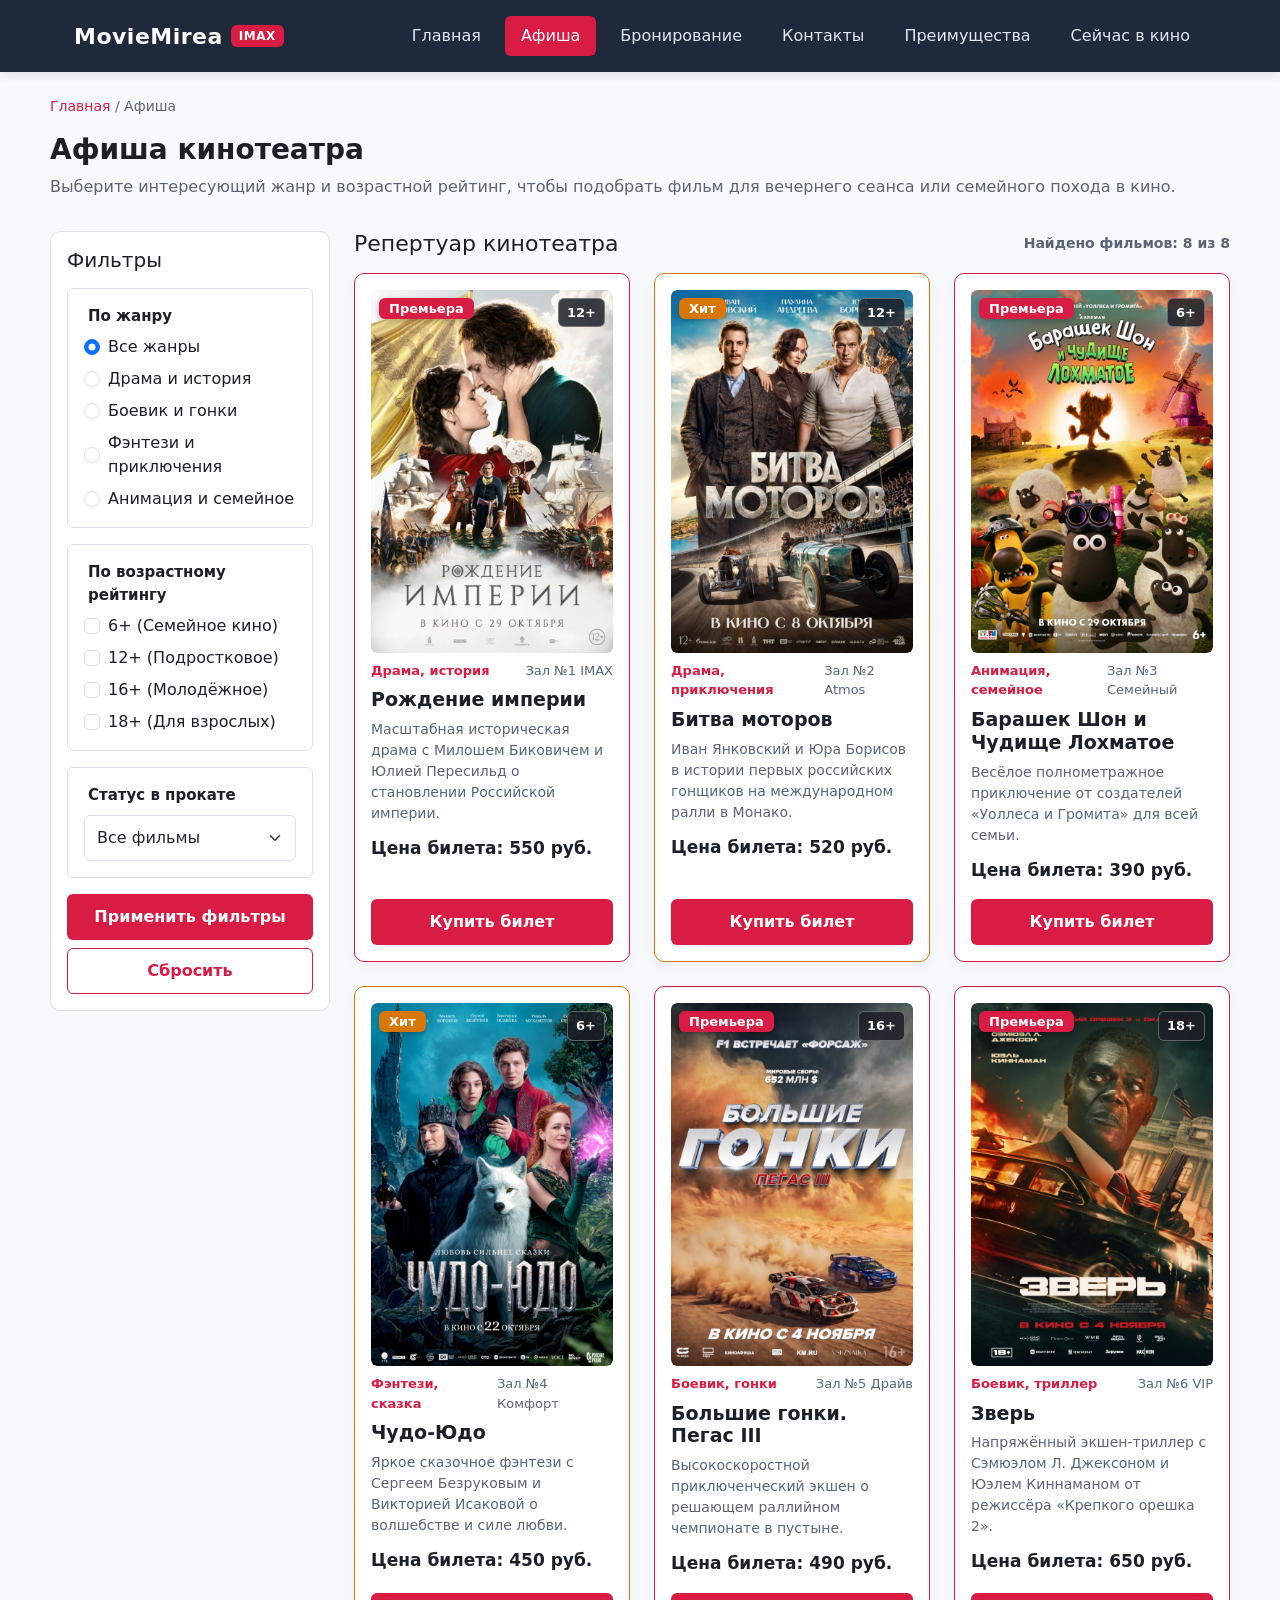
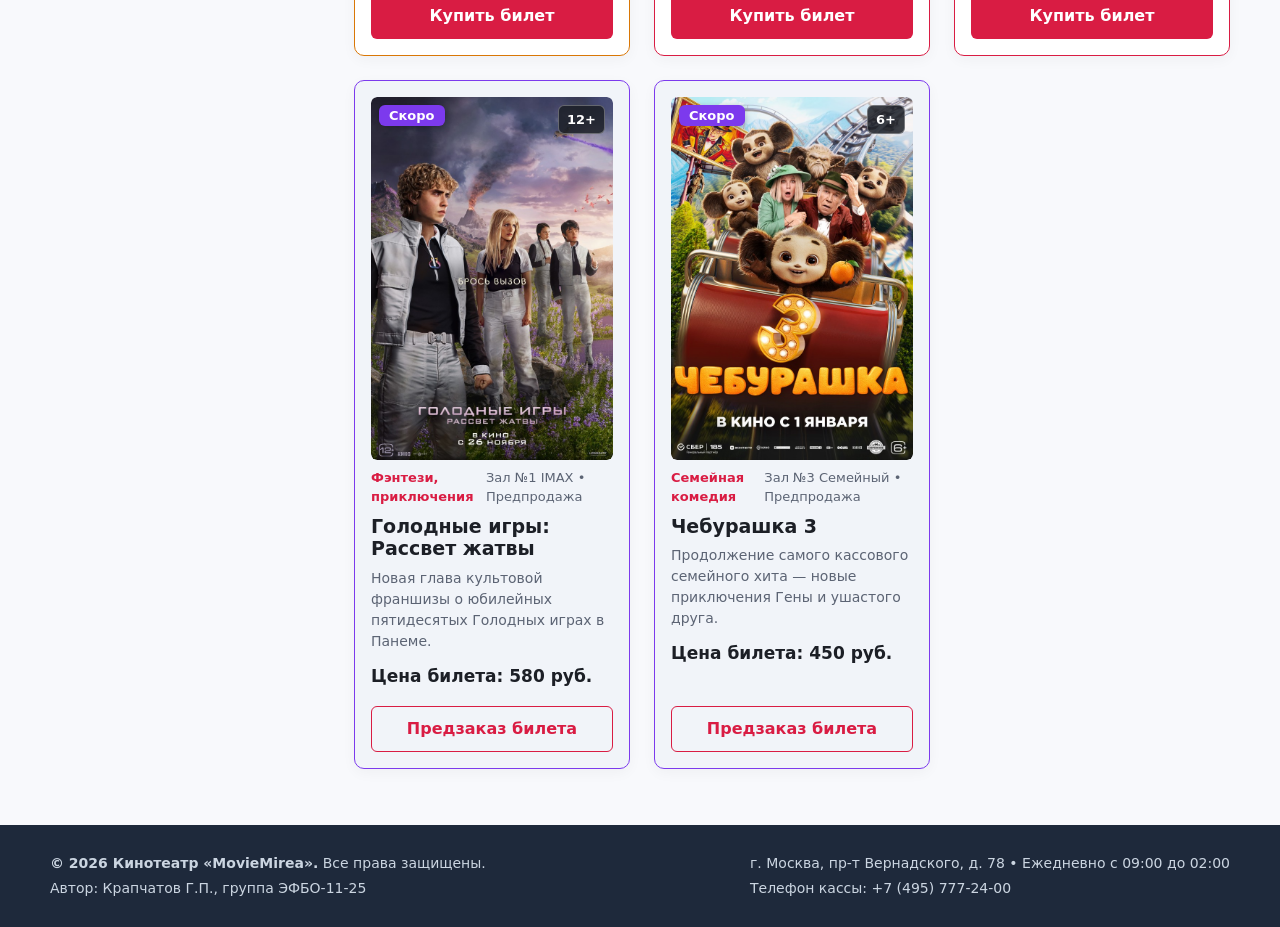
==== afisha.html @ 4f159b65 "fix: bust browser cache for main.js and style.css across all pages" ====
<!DOCTYPE html>
<html lang="ru">
<head>
  <meta charset="UTF-8">
  <meta name="viewport" content="width=device-width, initial-scale=1.0">
  <meta name="description" content="Афиша кинотеатра MovieMirea — 8 реальных фильмов в прокате и скоро на экранах, фильтрация по жанру и возрастному рейтингу.">
  <title>Афиша — Кинотеатр MovieMirea</title>
  <link href="https://cdn.jsdelivr.net/npm/bootstrap@5.3.3/dist/css/bootstrap.min.css" rel="stylesheet">
  <link rel="stylesheet" href="css/style.css?v=3">
  <script src="js/main.js?v=3" defer></script>
</head>
<body class="page">
  <header class="site-header">
    <div class="site-header__inner">
      <a class="site-header__logo" href="index.html">
        MovieMirea
        <span class="site-header__logo-badge">IMAX</span>
      </a>

      <nav class="site-nav" aria-label="Основная навигация">
        <ul class="site-nav__list">
          <li class="site-nav__item"><a class="site-nav__link" href="index.html">Главная</a></li>
          <li class="site-nav__item"><a class="site-nav__link site-nav__link--active" href="afisha.html">Афиша</a></li>
          <li class="site-nav__item"><a class="site-nav__link" href="booking.html">Бронирование</a></li>
          <li class="site-nav__item"><a class="site-nav__link" href="contacts.html">Контакты</a></li>
          <li class="site-nav__item"><a class="site-nav__link" href="index.html#advantages">Преимущества</a></li>
          <li class="site-nav__item"><a class="site-nav__link" href="index.html#now-playing">Сейчас в кино</a></li>
        </ul>
      </nav>
    </div>
  </header>

  <main class="page__main">
    <nav class="breadcrumbs" aria-label="Хлебные крошки">
      <a class="breadcrumbs__link" href="index.html">Главная</a>
      <span class="breadcrumbs__current">Афиша</span>
    </nav>

    <section class="section">
      <h1 class="section__title">Афиша кинотеатра</h1>
      <p class="section__text">
        Выберите интересующий жанр и возрастной рейтинг, чтобы подобрать фильм для вечернего сеанса или семейного похода в кино.
      </p>
    </section>

    <section class="afisha-layout">
      <aside class="afisha-filters" aria-label="Фильтры афиши">
        <h2 class="afisha-filters__title">Фильтры</h2>

        <form class="filters-form" id="afisha-filter-form" action="#" method="get">
          <fieldset class="filters-form__fieldset">
            <legend class="filters-form__legend">По жанру</legend>

            <label class="filters-form__label">
              <input class="form-check-input mt-0" type="radio" name="genre" value="all" checked>
              <span>Все жанры</span>
            </label>

            <label class="filters-form__label">
              <input class="form-check-input mt-0" type="radio" name="genre" value="drama">
              <span>Драма и история</span>
            </label>

            <label class="filters-form__label">
              <input class="form-check-input mt-0" type="radio" name="genre" value="action">
              <span>Боевик и гонки</span>
            </label>

            <label class="filters-form__label">
              <input class="form-check-input mt-0" type="radio" name="genre" value="fantasy">
              <span>Фэнтези и приключения</span>
            </label>

            <label class="filters-form__label">
              <input class="form-check-input mt-0" type="radio" name="genre" value="animation">
              <span>Анимация и семейное</span>
            </label>
          </fieldset>

          <fieldset class="filters-form__fieldset">
            <legend class="filters-form__legend">По возрастному рейтингу</legend>

            <label class="filters-form__label">
              <input class="form-check-input mt-0" type="checkbox" name="age" value="6+">
              <span>6+ (Семейное кино)</span>
            </label>

            <label class="filters-form__label">
              <input class="form-check-input mt-0" type="checkbox" name="age" value="12+">
              <span>12+ (Подростковое)</span>
            </label>

            <label class="filters-form__label">
              <input class="form-check-input mt-0" type="checkbox" name="age" value="16+">
              <span>16+ (Молодёжное)</span>
            </label>

            <label class="filters-form__label">
              <input class="form-check-input mt-0" type="checkbox" name="age" value="18+">
              <span>18+ (Для взрослых)</span>
            </label>
          </fieldset>

          <fieldset class="filters-form__fieldset">
            <legend class="filters-form__legend">Статус в прокате</legend>
            <label class="booking-form__label visually-hidden" for="filter-badge">Выберите бейдж</label>
            <select class="booking-form__select form-select" id="filter-badge" name="badge">
              <option value="all">Все фильмы</option>
              <option value="Премьера">Премьера</option>
              <option value="Хит">Хит</option>
              <option value="Скоро">Скоро</option>
            </select>
          </fieldset>

          <div class="filters-form__actions">
            <button class="button button--primary w-100" type="submit">Применить фильтры</button>
            <button class="button button--secondary w-100" type="reset">Сбросить</button>
          </div>
        </form>
      </aside>

      <section class="afisha-movies">
        <div class="afisha-movies__header">
          <h2 class="afisha-movies__title">Репертуар кинотеатра</h2>
          <p class="afisha-movies__count" id="afisha-movies-count">Найдено фильмов: 8 из 8</p>
        </div>

        <div class="alert alert-warning" id="afisha-empty-message" hidden>
          По выбранным параметрам фильмы не найдены. Попробуйте сбросить часть фильтров.
        </div>

        <div class="movies-grid">
          <!-- Фильм 1 -->
          <article class="movie-card movie-card--premiere js-afisha-card" data-genre="drama" data-age="12+" data-badge="Премьера">
            <div class="movie-card__poster-wrap">
              <img class="movie-card__image" src="images/movie-1.jpg" alt="Постер фильма Рождение империи" width="680" height="1000" loading="lazy">
              <span class="movie-card__badge movie-card__badge--premiere badge">Премьера</span>
              <span class="movie-card__age">12+</span>
            </div>
            <div class="movie-card__meta">
              <span class="movie-card__genre">Драма, история</span>
              <span>Зал №1 IMAX</span>
            </div>
            <h3 class="movie-card__title">Рождение империи</h3>
            <p class="movie-card__description">Масштабная историческая драма с Милошем Биковичем и Юлией Пересильд о становлении Российской империи.</p>
            <p class="movie-card__price">Цена билета: 550 руб.</p>
            <div class="movie-card__actions">
              <a class="button button--primary movie-card__button" href="booking.html?movie=empire">Купить билет</a>
            </div>
          </article>

          <!-- Фильм 2 -->
          <article class="movie-card movie-card--hit js-afisha-card" data-genre="drama" data-age="12+" data-badge="Хит">
            <div class="movie-card__poster-wrap">
              <img class="movie-card__image" src="images/movie-2.jpg" alt="Постер фильма Битва моторов" width="680" height="1000" loading="lazy">
              <span class="movie-card__badge movie-card__badge--hit badge">Хит</span>
              <span class="movie-card__age">12+</span>
            </div>
            <div class="movie-card__meta">
              <span class="movie-card__genre">Драма, приключения</span>
              <span>Зал №2 Atmos</span>
            </div>
            <h3 class="movie-card__title">Битва моторов</h3>
            <p class="movie-card__description">Иван Янковский и Юра Борисов в истории первых российских гонщиков на международном ралли в Монако.</p>
            <p class="movie-card__price">Цена билета: 520 руб.</p>
            <div class="movie-card__actions">
              <a class="button button--primary movie-card__button" href="booking.html?movie=motors">Купить билет</a>
            </div>
          </article>

          <!-- Фильм 3 -->
          <article class="movie-card movie-card--premiere js-afisha-card" data-genre="animation" data-age="6+" data-badge="Премьера">
            <div class="movie-card__poster-wrap">
              <img class="movie-card__image" src="images/movie-3.jpg" alt="Постер мультфильма Барашек Шон и Чудище Лохматое" width="680" height="1000" loading="lazy">
              <span class="movie-card__badge movie-card__badge--premiere badge">Премьера</span>
              <span class="movie-card__age">6+</span>
            </div>
            <div class="movie-card__meta">
              <span class="movie-card__genre">Анимация, семейное</span>
              <span>Зал №3 Семейный</span>
            </div>
            <h3 class="movie-card__title">Барашек Шон и Чудище Лохматое</h3>
            <p class="movie-card__description">Весёлое полнометражное приключение от создателей «Уоллеса и Громита» для всей семьи.</p>
            <p class="movie-card__price">Цена билета: 390 руб.</p>
            <div class="movie-card__actions">
              <a class="button button--primary movie-card__button" href="booking.html?movie=shaun">Купить билет</a>
            </div>
          </article>

          <!-- Фильм 4 -->
          <article class="movie-card movie-card--hit js-afisha-card" data-genre="fantasy" data-age="6+" data-badge="Хит">
            <div class="movie-card__poster-wrap">
              <img class="movie-card__image" src="images/movie-5.jpg" alt="Постер фильма Чудо-Юдо" width="680" height="1000" loading="lazy">
              <span class="movie-card__badge movie-card__badge--hit badge">Хит</span>
              <span class="movie-card__age">6+</span>
            </div>
            <div class="movie-card__meta">
              <span class="movie-card__genre">Фэнтези, сказка</span>
              <span>Зал №4 Комфорт</span>
            </div>
            <h3 class="movie-card__title">Чудо-Юдо</h3>
            <p class="movie-card__description">Яркое сказочное фэнтези с Сергеем Безруковым и Викторией Исаковой о волшебстве и силе любви.</p>
            <p class="movie-card__price">Цена билета: 450 руб.</p>
            <div class="movie-card__actions">
              <a class="button button--primary movie-card__button" href="booking.html?movie=chudo">Купить билет</a>
            </div>
          </article>

          <!-- Фильм 5 -->
          <article class="movie-card movie-card--premiere js-afisha-card" data-genre="action" data-age="16+" data-badge="Премьера">
            <div class="movie-card__poster-wrap">
              <img class="movie-card__image" src="images/movie-6.jpg" alt="Постер фильма Большие гонки. Пегас III" width="680" height="1000" loading="lazy">
              <span class="movie-card__badge movie-card__badge--premiere badge">Премьера</span>
              <span class="movie-card__age">16+</span>
            </div>
            <div class="movie-card__meta">
              <span class="movie-card__genre">Боевик, гонки</span>
              <span>Зал №5 Драйв</span>
            </div>
            <h3 class="movie-card__title">Большие гонки. Пегас III</h3>
            <p class="movie-card__description">Высокоскоростной приключенческий экшен о решающем раллийном чемпионате в пустыне.</p>
            <p class="movie-card__price">Цена билета: 490 руб.</p>
            <div class="movie-card__actions">
              <a class="button button--primary movie-card__button" href="booking.html?movie=pegas">Купить билет</a>
            </div>
          </article>

          <!-- Фильм 6 -->
          <article class="movie-card movie-card--premiere js-afisha-card" data-genre="action" data-age="18+" data-badge="Премьера">
            <div class="movie-card__poster-wrap">
              <img class="movie-card__image" src="images/movie-7.jpg" alt="Постер фильма Зверь" width="680" height="1000" loading="lazy">
              <span class="movie-card__badge movie-card__badge--premiere badge">Премьера</span>
              <span class="movie-card__age">18+</span>
            </div>
            <div class="movie-card__meta">
              <span class="movie-card__genre">Боевик, триллер</span>
              <span>Зал №6 VIP</span>
            </div>
            <h3 class="movie-card__title">Зверь</h3>
            <p class="movie-card__description">Напряжённый экшен-триллер с Сэмюэлом Л. Джексоном и Юэлем Киннаманом от режиссёра «Крепкого орешка 2».</p>
            <p class="movie-card__price">Цена билета: 650 руб.</p>
            <div class="movie-card__actions">
              <a class="button button--primary movie-card__button" href="booking.html?movie=beast">Купить билет</a>
            </div>
          </article>

          <!-- Фильм 7 -->
          <article class="movie-card movie-card--soon js-afisha-card" data-genre="fantasy" data-age="12+" data-badge="Скоро">
            <div class="movie-card__poster-wrap">
              <img class="movie-card__image" src="images/movie-4.jpg" alt="Постер фильма Голодные игры: Рассвет жатвы" width="680" height="1000" loading="lazy">
              <span class="movie-card__badge movie-card__badge--soon badge">Скоро</span>
              <span class="movie-card__age">12+</span>
            </div>
            <div class="movie-card__meta">
              <span class="movie-card__genre">Фэнтези, приключения</span>
              <span>Зал №1 IMAX &bull; Предпродажа</span>
            </div>
            <h3 class="movie-card__title">Голодные игры: Рассвет жатвы</h3>
            <p class="movie-card__description">Новая глава культовой франшизы о юбилейных пятидесятых Голодных играх в Панеме.</p>
            <p class="movie-card__price">Цена билета: 580 руб.</p>
            <div class="movie-card__actions">
              <a class="button button--secondary movie-card__button" href="booking.html?movie=hungergames">Предзаказ билета</a>
            </div>
          </article>

          <!-- Фильм 8 -->
          <article class="movie-card movie-card--soon js-afisha-card" data-genre="animation" data-age="6+" data-badge="Скоро">
            <div class="movie-card__poster-wrap">
              <img class="movie-card__image" src="images/movie-8.jpg" alt="Постер фильма Чебурашка 3" width="680" height="1000" loading="lazy">
              <span class="movie-card__badge movie-card__badge--soon badge">Скоро</span>
              <span class="movie-card__age">6+</span>
            </div>
            <div class="movie-card__meta">
              <span class="movie-card__genre">Семейная комедия</span>
              <span>Зал №3 Семейный &bull; Предпродажа</span>
            </div>
            <h3 class="movie-card__title">Чебурашка 3</h3>
            <p class="movie-card__description">Продолжение самого кассового семейного хита — новые приключения Гены и ушастого друга.</p>
            <p class="movie-card__price">Цена билета: 450 руб.</p>
            <div class="movie-card__actions">
              <a class="button button--secondary movie-card__button" href="booking.html?movie=cheburashka">Предзаказ билета</a>
            </div>
          </article>
        </div>
      </section>
    </section>
  </main>

  <footer class="site-footer">
    <div class="site-footer__inner">
      <div>
        <p class="site-footer__text"><strong>&copy; 2026 Кинотеатр «MovieMirea».</strong> Все права защищены.</p>
        <p class="site-footer__text">Автор: Крапчатов Г.П., группа ЭФБО-11-25</p>
      </div>
      <div>
        <p class="site-footer__text">г. Москва, пр-т Вернадского, д. 78 &bull; Ежедневно с 09:00 до 02:00</p>
        <p class="site-footer__text">Телефон кассы: +7 (495) 777-24-00</p>
      </div>
    </div>
  </footer>

  <button class="button button--primary scroll-top" type="button" id="scroll-top" hidden aria-label="Наверх">
    Наверх &uarr;
  </button>
</body>
</html>
---- css/style.css ----
/* ===============================
   1. Переменные проекта
   =============================== */

:root {
  /* Основные цвета проекта */
  --color-bg: #f8f9fc;
  --color-text: #1c1f26;
  --color-muted: #5c6474;
  --color-primary: #d91c43;
  --color-primary-dark: #a81231;
  --color-accent: #1e293b;
  --color-border: #dce1eb;
  --color-surface: #ffffff;
  --color-surface-alt: #f1f4f9;
  --color-surface-accent: #fff0f3;
  --color-danger: #c62828;
  --color-success: #168a2f;
  --color-success-bg: #eefaf0;
  --color-warning: #d97706;
  --color-vip: #7c3aed;
  --color-white: #ffffff;

  /* Отступы */
  --space-xs: 4px;
  --space-sm: 8px;
  --space-md: 16px;
  --space-lg: 24px;
  --space-xl: 32px;
  --space-2xl: 48px;

  /* Скругления */
  --radius-sm: 6px;
  --radius-md: 10px;
  --radius-lg: 16px;

  /* Размеры */
  --container-width: 1180px;
}

/* ===============================
   2. Базовые стили
   =============================== */

* {
  box-sizing: border-box;
}

html {
  scroll-behavior: smooth;
}

body {
  margin: 0;
  font-family: system-ui, -apple-system, "Segoe UI", Roboto, Arial, sans-serif;
  line-height: 1.5;
  color: var(--color-text);
  background-color: var(--color-bg);
}

a {
  color: var(--color-primary);
  transition: color 0.2s ease, background-color 0.2s ease;
}

a:hover {
  color: var(--color-primary-dark);
}

a:focus-visible {
  outline: 2px solid var(--color-primary);
  outline-offset: 3px;
}

:target {
  outline: 2px dashed var(--color-primary);
  outline-offset: 4px;
}

/* ===============================
   3. Блок page
   =============================== */

.page {
  min-height: 100vh;
  display: flex;
  flex-direction: column;
}

.page__main {
  flex: 1;
  padding: var(--space-lg) var(--space-md);
}

/*
  Модификатор фиксирует страницу,
  когда открыто модальное окно.
*/
.page--locked {
  position: fixed;
  width: 100%;
  overflow-y: scroll;
}

/* ===============================
   4. Шапка и навигация
   =============================== */

.site-header {
  background-color: var(--color-accent);
  color: var(--color-white);
  box-shadow: 0 2px 10px rgba(0, 0, 0, 0.12);
}

.site-header__inner {
  display: flex;
  justify-content: space-between;
  align-items: center;
  flex-wrap: wrap;
  gap: var(--space-md);
  max-width: var(--container-width);
  margin: 0 auto;
  padding: var(--space-md) var(--space-lg);
}

.site-header__logo {
  display: inline-flex;
  align-items: center;
  gap: var(--space-sm);
  font-size: 22px;
  font-weight: 800;
  letter-spacing: 0.5px;
  color: var(--color-white);
  text-decoration: none;
}

.site-header__logo:hover {
  color: #ff8fa3;
}

.site-header__logo-badge {
  display: inline-block;
  padding: 2px 8px;
  font-size: 12px;
  font-weight: 700;
  text-transform: uppercase;
  background-color: var(--color-primary);
  color: var(--color-white);
  border-radius: var(--radius-sm);
}

.site-nav__list {
  display: flex;
  flex-wrap: wrap;
  justify-content: center;
  align-items: center;
  gap: var(--space-sm);
  margin: 0;
  padding: 0;
  list-style: none;
}

.site-nav__link {
  display: inline-block;
  padding: var(--space-sm) var(--space-md);
  color: #e2e8f0;
  text-decoration: none;
  font-weight: 500;
  border-radius: var(--radius-sm);
}

.site-nav__link:hover {
  color: var(--color-white);
  background-color: rgba(255, 255, 255, 0.12);
}

.site-nav__link:focus-visible {
  outline: 2px solid var(--color-white);
  outline-offset: 2px;
}

.site-nav__link--active {
  color: var(--color-white);
  background-color: var(--color-primary);
}

.site-nav__link--active:hover {
  background-color: var(--color-primary-dark);
}

/* ===============================
   5. Хлебные крошки
   =============================== */

.breadcrumbs {
  max-width: var(--container-width);
  margin: 0 auto var(--space-md);
  font-size: 14px;
  color: var(--color-muted);
}

.breadcrumbs__link {
  color: var(--color-primary);
  text-decoration: none;
}

.breadcrumbs__link:hover {
  text-decoration: underline;
}

.breadcrumbs__current::before {
  content: " / ";
  color: var(--color-muted);
}

/* ===============================
   6. Разделы страницы и первый экран
   =============================== */

.hero {
  max-width: var(--container-width);
  margin: 0 auto var(--space-xl);
  padding: var(--space-xl);
  display: grid;
  grid-template-columns: 1.4fr 260px;
  gap: var(--space-xl);
  align-items: center;
  background-color: #161b22;
  color: var(--color-white);
  border-radius: var(--radius-md);
}

.hero__content {
  display: flex;
  flex-direction: column;
  align-items: flex-start;
}

.hero__meta {
  display: flex;
  flex-wrap: wrap;
  align-items: center;
  gap: var(--space-sm);
  margin-bottom: var(--space-md);
  font-size: 14px;
  color: #cbd5e1;
}

.hero__tag {
  padding: 3px 10px;
  font-size: 12px;
  font-weight: 700;
  text-transform: uppercase;
  background-color: var(--color-primary);
  color: var(--color-white);
  border-radius: var(--radius-sm);
}

.hero__age {
  padding: 2px 8px;
  font-weight: 700;
  border: 1px solid rgba(255, 255, 255, 0.35);
  border-radius: var(--radius-sm);
}

.hero__title {
  margin-top: 0;
  margin-bottom: var(--space-sm);
  font-size: clamp(28px, 3.6vw, 40px);
  font-weight: 800;
  line-height: 1.15;
}

.hero__text {
  max-width: 620px;
  margin-top: 0;
  margin-bottom: var(--space-md);
  font-size: 16px;
  color: #cbd5e1;
}

.hero__sessions {
  margin-bottom: var(--space-lg);
}

.hero__sessions-label {
  display: block;
  margin-bottom: var(--space-xs);
  font-size: 13px;
  color: #94a3b8;
}

.hero__sessions-list {
  display: flex;
  flex-wrap: wrap;
  gap: var(--space-sm);
}

.hero__session-chip {
  display: inline-block;
  padding: 6px 12px;
  font-size: 14px;
  font-weight: 600;
  color: var(--color-white);
  text-decoration: none;
  background-color: rgba(255, 255, 255, 0.08);
  border: 1px solid rgba(255, 255, 255, 0.2);
  border-radius: var(--radius-sm);
}

.hero__session-chip:hover {
  color: var(--color-white);
  background-color: var(--color-primary);
  border-color: var(--color-primary);
}

.hero__actions {
  display: flex;
  flex-wrap: wrap;
  gap: var(--space-md);
  align-items: center;
}

.hero__poster-wrap {
  margin: 0;
}

.hero__poster {
  display: block;
  width: 100%;
  height: auto;
  aspect-ratio: 2 / 3;
  object-fit: cover;
  border-radius: var(--radius-sm);
  border: 1px solid rgba(255, 255, 255, 0.15);
}

.section {
  max-width: var(--container-width);
  margin: 0 auto var(--space-xl);
}

.section__header {
  display: flex;
  justify-content: space-between;
  align-items: baseline;
  flex-wrap: wrap;
  gap: var(--space-md);
  margin-bottom: var(--space-lg);
}

.section__title {
  margin-top: 0;
  margin-bottom: var(--space-sm);
  font-size: 28px;
  font-weight: 800;
}

.section__text {
  margin-top: 0;
  color: var(--color-muted);
}

/* ===============================
   7. Кнопки
   =============================== */

.button {
  display: inline-flex;
  align-items: center;
  justify-content: center;
  gap: var(--space-xs);
  padding: 10px 20px;
  border: 1px solid transparent;
  border-radius: var(--radius-sm);
  font: inherit;
  font-weight: 600;
  text-decoration: none;
  cursor: pointer;
  transition: background-color 0.2s ease, color 0.2s ease, border-color 0.2s ease, transform 0.1s ease;
}

.button:active:not(:disabled) {
  transform: translateY(1px);
}

.button--primary {
  color: var(--color-white);
  background-color: var(--color-primary);
}

.button--primary:hover {
  color: var(--color-white);
  background-color: var(--color-primary-dark);
}

.button--secondary {
  color: var(--color-primary);
  background-color: transparent;
  border-color: var(--color-primary);
}

.button--secondary:hover {
  color: var(--color-white);
  background-color: var(--color-primary);
}

.button--outline-light {
  color: var(--color-white);
  background-color: rgba(255, 255, 255, 0.08);
  border-color: rgba(255, 255, 255, 0.35);
}

.button--outline-light:hover {
  color: var(--color-accent);
  background-color: var(--color-white);
}

.button:focus-visible {
  outline: 2px solid var(--color-primary);
  outline-offset: 3px;
}

.button:disabled,
.button--disabled {
  opacity: 0.6;
  cursor: not-allowed;
}

/* ===============================
   8. Блок преимуществ кинотеатра
   =============================== */

.advantages-grid {
  display: grid;
  grid-template-columns: repeat(3, 1fr);
  gap: var(--space-lg);
}

.advantage-card {
  display: flex;
  flex-direction: column;
  overflow: hidden;
  background-color: var(--color-surface);
  border: 1px solid var(--color-border);
  border-radius: var(--radius-md);
}

.advantage-card__image {
  display: block;
  width: 100%;
  height: auto;
  aspect-ratio: 16 / 10;
  object-fit: cover;
}

.advantage-card__body {
  padding: var(--space-md) var(--space-lg) var(--space-lg);
}

.advantage-card__title {
  margin: 0 0 var(--space-xs);
  font-size: 20px;
  font-weight: 700;
  color: var(--color-text);
}

.advantage-card__text {
  margin: 0;
  font-size: 15px;
  color: var(--color-muted);
}

/* ===============================
   9. Карточки фильмов
   =============================== */

.movies-grid {
  display: grid;
  grid-template-columns: repeat(auto-fill, minmax(260px, 1fr));
  gap: var(--space-lg);
}

.movie-card {
  position: relative;
  display: flex;
  flex-direction: column;
  gap: var(--space-sm);
  padding: var(--space-md);
  border: 1px solid var(--color-border);
  border-radius: var(--radius-md);
  background-color: var(--color-surface);
  box-shadow: 0 4px 14px rgba(0, 0, 0, 0.04);
  transition: transform 0.2s ease, border-color 0.2s ease, box-shadow 0.2s ease;
}

.movie-card:hover {
  border-color: var(--color-primary);
  transform: translateY(-3px);
  box-shadow: 0 10px 24px rgba(217, 28, 67, 0.12);
}

.movie-card--premiere {
  border-color: var(--color-primary);
}

.movie-card--hit {
  border-color: var(--color-warning);
}

.movie-card--soon {
  border-color: var(--color-vip);
  background-color: var(--color-surface-alt);
}

.movie-card__poster-wrap {
  position: relative;
  overflow: hidden;
  border-radius: var(--radius-sm);
}

.movie-card__image {
  display: block;
  width: 100%;
  height: auto;
  aspect-ratio: 2 / 3;
  object-fit: cover;
  border-radius: var(--radius-sm);
}

.movie-card__badge {
  position: absolute;
  top: var(--space-sm);
  left: var(--space-sm);
  z-index: 2;
  padding: 4px 10px;
  font-size: 13px;
  font-weight: 700;
  color: var(--color-white);
  background-color: var(--color-primary);
  border-radius: var(--radius-sm);
  box-shadow: 0 2px 6px rgba(0, 0, 0, 0.25);
}

.movie-card__badge--premiere {
  background-color: var(--color-primary);
}

.movie-card__badge--hit {
  background-color: var(--color-warning);
}

.movie-card__badge--soon {
  background-color: var(--color-vip);
}

.movie-card__age {
  position: absolute;
  top: var(--space-sm);
  right: var(--space-sm);
  z-index: 2;
  padding: 4px 8px;
  font-size: 13px;
  font-weight: 700;
  color: var(--color-white);
  background-color: rgba(28, 31, 38, 0.85);
  border: 1px solid rgba(255, 255, 255, 0.3);
  border-radius: var(--radius-sm);
}

.movie-card__meta {
  display: flex;
  justify-content: space-between;
  align-items: center;
  gap: var(--space-xs);
  font-size: 13px;
  color: var(--color-muted);
}

.movie-card__genre {
  font-weight: 600;
  color: var(--color-primary);
}

.movie-card__title {
  margin: 0;
  font-size: 19px;
  font-weight: 700;
  color: var(--color-text);
}

.movie-card__description {
  margin: 0;
  font-size: 14px;
  color: var(--color-muted);
}

.movie-card__price {
  margin: var(--space-xs) 0 0;
  font-size: 17px;
  font-weight: 700;
  color: var(--color-text);
}

.movie-card__actions {
  display: flex;
  flex-wrap: wrap;
  gap: var(--space-sm);
  margin-top: auto;
  padding-top: var(--space-sm);
}

.movie-card__button {
  flex: 1;
}

/* ===============================
   10. Модальное окно и формы
   =============================== */

.booking-dialog {
  width: min(100% - 32px, 560px);
  padding: 0;
  border: none;
  border-radius: var(--radius-lg);
  box-shadow: 0 20px 48px rgba(0, 0, 0, 0.35);
}

.booking-dialog::backdrop {
  background-color: rgba(15, 23, 42, 0.65);
}

.booking-dialog[open] {
  animation: dialog-show 0.25s ease;
}

@keyframes dialog-show {
  from {
    opacity: 0;
    transform: translateY(-20px);
  }
  to {
    opacity: 1;
    transform: translateY(0);
  }
}

.booking-dialog__inner {
  position: relative;
  padding: var(--space-lg);
}

.booking-dialog__close {
  position: absolute;
  top: var(--space-md);
  right: var(--space-md);
  width: 36px;
  height: 36px;
  border: none;
  border-radius: 50%;
  font-size: 24px;
  line-height: 1;
  color: var(--color-text);
  background-color: var(--color-surface-alt);
  cursor: pointer;
}

.booking-dialog__close:hover {
  background-color: var(--color-border);
}

.booking-dialog__close:focus-visible {
  outline: 2px solid var(--color-primary);
  outline-offset: 2px;
}

.booking-dialog__title {
  margin-top: 0;
  margin-bottom: var(--space-xs);
  padding-right: 40px;
}

.booking-dialog__movie {
  margin: 0 0 var(--space-md);
  font-weight: 700;
  color: var(--color-primary);
}

.booking-form__fieldset {
  margin: 0 0 var(--space-md);
  padding: var(--space-md);
  border: 1px solid var(--color-border);
  border-radius: var(--radius-md);
  background-color: var(--color-surface);
}

.booking-form__legend {
  padding: 0 var(--space-xs);
  font-size: 18px;
  font-weight: 700;
}

.booking-form__field {
  margin-bottom: var(--space-md);
}

.booking-form__label {
  display: block;
  margin-bottom: var(--space-xs);
  font-weight: 600;
}

.booking-form__required {
  color: var(--color-danger);
}

.booking-form__input,
.booking-form__select,
.booking-form__textarea {
  width: 100%;
  padding: 10px 12px;
  border: 1px solid var(--color-border);
  border-radius: var(--radius-sm);
  font: inherit;
  background-color: var(--color-surface);
}

.booking-form__input:hover,
.booking-form__select:hover,
.booking-form__textarea:hover {
  border-color: var(--color-primary);
}

.booking-form__input:focus-visible,
.booking-form__select:focus-visible,
.booking-form__textarea:focus-visible {
  outline: 2px solid var(--color-primary);
  outline-offset: 2px;
}

.booking-form__input[aria-invalid="true"],
.booking-form__select[aria-invalid="true"],
.booking-form__textarea[aria-invalid="true"],
.booking-form__input:user-invalid,
.booking-form__select:user-invalid {
  border-color: var(--color-danger);
}

.booking-form__hint {
  display: block;
  margin-top: var(--space-xs);
  font-size: 13px;
  color: var(--color-muted);
}

.booking-form__field--checkbox .booking-form__label {
  display: flex;
  align-items: center;
  gap: var(--space-sm);
  font-weight: 400;
}

.booking-form__actions {
  display: flex;
  flex-wrap: wrap;
  gap: var(--space-md);
  margin-top: var(--space-lg);
}

.success-message {
  max-width: var(--container-width);
  margin: 0 auto var(--space-lg);
  padding: var(--space-md) var(--space-lg);
  border-left: 4px solid var(--color-success);
  border-radius: var(--radius-sm);
  background-color: var(--color-success-bg);
}

/* ===============================
   11. Страница афиши и фильтры
   =============================== */

.afisha-layout {
  max-width: var(--container-width);
  margin: 0 auto var(--space-xl);
  display: grid;
  grid-template-columns: 280px 1fr;
  grid-template-areas: "filters movies";
  gap: var(--space-lg);
}

.afisha-filters {
  grid-area: filters;
  position: sticky;
  top: var(--space-lg);
  align-self: start;
  padding: var(--space-md);
  border: 1px solid var(--color-border);
  border-radius: var(--radius-md);
  background-color: var(--color-surface);
}

.afisha-filters__title {
  margin-top: 0;
  margin-bottom: var(--space-md);
  font-size: 20px;
}

.afisha-movies {
  grid-area: movies;
}

.afisha-movies__header {
  display: flex;
  justify-content: space-between;
  align-items: center;
  flex-wrap: wrap;
  gap: var(--space-sm);
  margin-bottom: var(--space-md);
}

.afisha-movies__title {
  margin: 0;
  font-size: 22px;
}

.afisha-movies__count {
  margin: 0;
  font-size: 14px;
  font-weight: 600;
  color: var(--color-muted);
}

.filters-form {
  display: grid;
  gap: var(--space-md);
}

.filters-form__fieldset {
  margin: 0;
  padding: var(--space-md);
  border: 1px solid var(--color-border);
  border-radius: var(--radius-sm);
}

.filters-form__legend {
  padding: 0 var(--space-xs);
  font-size: 15px;
  font-weight: 700;
}

.filters-form__label {
  display: flex;
  align-items: center;
  gap: var(--space-sm);
  margin-bottom: var(--space-sm);
  cursor: pointer;
}

.filters-form__label:last-child {
  margin-bottom: 0;
}

.filters-form__actions {
  display: flex;
  flex-direction: column;
  gap: var(--space-sm);
}

/* ===============================
   12. Страница контактов и FAQ
   =============================== */

.about-cinema {
  display: grid;
  grid-template-columns: 1.1fr 0.9fr;
  gap: var(--space-lg);
  align-items: center;
  padding: var(--space-lg);
  background-color: var(--color-surface);
  border: 1px solid var(--color-border);
  border-radius: var(--radius-md);
}

.about-cinema__image {
  display: block;
  width: 100%;
  height: auto;
  border-radius: var(--radius-md);
  object-fit: cover;
}

.cinema-stats {
  display: grid;
  grid-template-columns: repeat(auto-fit, minmax(140px, 1fr));
  gap: var(--space-md);
  margin-top: var(--space-lg);
}

.cinema-stats__item {
  padding: var(--space-md);
  background-color: var(--color-surface-alt);
  border-radius: var(--radius-sm);
  text-align: center;
}

.cinema-stats__value {
  display: block;
  font-size: 24px;
  font-weight: 800;
  color: var(--color-primary);
}

.cinema-stats__label {
  font-size: 13px;
  color: var(--color-muted);
}

.contacts-grid {
  display: grid;
  grid-template-columns: repeat(auto-fit, minmax(260px, 1fr));
  gap: var(--space-lg);
}

.contact-card {
  padding: var(--space-lg);
  background-color: var(--color-surface);
  border: 1px solid var(--color-border);
  border-radius: var(--radius-md);
}

.contact-card__title {
  margin-top: 0;
  margin-bottom: var(--space-sm);
  font-size: 18px;
  font-weight: 700;
}

.contacts-list {
  margin: 0;
  padding-left: 18px;
}

.contacts-list__item {
  margin-bottom: var(--space-sm);
}

.faq__item {
  margin-bottom: var(--space-sm);
  padding: var(--space-md);
  border: 1px solid var(--color-border);
  border-radius: var(--radius-md);
  background-color: var(--color-surface);
}

.faq__question {
  font-weight: 700;
  cursor: pointer;
}

.faq__question:focus-visible {
  outline: 2px solid var(--color-primary);
  outline-offset: 3px;
}

.faq__answer {
  margin: var(--space-sm) 0 0;
  color: var(--color-muted);
}

/* ===============================
   13. Страница бронирования и схема зала
   =============================== */

.booking-layout {
  max-width: var(--container-width);
  margin: 0 auto var(--space-xl);
  display: grid;
  grid-template-columns: 1fr 1.2fr;
  gap: var(--space-lg);
  align-items: start;
}

.hall-card {
  padding: var(--space-lg);
  background-color: var(--color-surface);
  border: 1px solid var(--color-border);
  border-radius: var(--radius-md);
}

.hall-screen {
  margin: 0 auto var(--space-xl);
  padding: var(--space-sm);
  max-width: 420px;
  text-align: center;
  font-size: 13px;
  font-weight: 700;
  letter-spacing: 2px;
  text-transform: uppercase;
  color: var(--color-muted);
  background: linear-gradient(180deg, #cbd5e1 0%, #f1f5f9 100%);
  border-top: 4px solid var(--color-accent);
  border-radius: 50% 50% 0 0 / 14px 14px 0 0;
}

.hall-grid {
  display: flex;
  flex-direction: column;
  gap: 10px;
  margin-bottom: var(--space-lg);
  overflow-x: auto;
}

.hall-row {
  display: flex;
  align-items: center;
  justify-content: center;
  gap: 8px;
}

.hall-row__label {
  width: 58px;
  font-size: 13px;
  font-weight: 600;
  color: var(--color-muted);
  text-align: right;
  margin-right: 6px;
}

.seat {
  width: 34px;
  height: 34px;
  border: 1px solid #94a3b8;
  border-radius: 6px 6px 10px 10px;
  background-color: var(--color-surface-alt);
  color: var(--color-text);
  font-size: 12px;
  font-weight: 700;
  cursor: pointer;
  transition: transform 0.15s ease, background-color 0.15s ease, border-color 0.15s ease;
}

.seat:hover:not(:disabled) {
  transform: scale(1.08);
  border-color: var(--color-primary);
}

.seat--vip {
  border-color: var(--color-vip);
  background-color: #f3e8ff;
  color: #5b21b6;
}

.seat--selected {
  background-color: var(--color-primary);
  border-color: var(--color-primary-dark);
  color: var(--color-white);
}

.seat--occupied,
.seat:disabled {
  background-color: #cbd5e1;
  border-color: #94a3b8;
  color: #64748b;
  cursor: not-allowed;
  opacity: 0.65;
}

.hall-legend {
  display: flex;
  flex-wrap: wrap;
  justify-content: center;
  gap: var(--space-md);
  padding-top: var(--space-md);
  border-top: 1px solid var(--color-border);
  font-size: 14px;
}

.hall-legend__item {
  display: inline-flex;
  align-items: center;
  gap: var(--space-xs);
}

.hall-legend__swatch {
  display: inline-block;
  width: 18px;
  height: 18px;
  border-radius: 4px;
  border: 1px solid #94a3b8;
}

.hall-legend__swatch--free {
  background-color: var(--color-surface-alt);
}

.hall-legend__swatch--vip {
  background-color: #f3e8ff;
  border-color: var(--color-vip);
}

.hall-legend__swatch--selected {
  background-color: var(--color-primary);
  border-color: var(--color-primary-dark);
}

.hall-legend__swatch--occupied {
  background-color: #cbd5e1;
}

.order-summary {
  margin-top: var(--space-lg);
  padding: var(--space-lg);
  background-color: var(--color-surface-accent);
  border: 1px solid #fecdd3;
  border-radius: var(--radius-md);
}

.order-summary__title {
  margin-top: 0;
  margin-bottom: var(--space-sm);
  font-size: 20px;
  font-weight: 700;
}

.order-summary__list {
  margin: 0 0 var(--space-md);
  padding: 0;
  list-style: none;
}

.order-summary__item {
  display: flex;
  justify-content: space-between;
  gap: var(--space-sm);
  padding: 6px 0;
  border-bottom: 1px dashed #fda4af;
}

.order-summary__total {
  display: flex;
  justify-content: space-between;
  align-items: baseline;
  margin: var(--space-md) 0;
  font-size: 22px;
  font-weight: 800;
  color: var(--color-primary-dark);
}

/* ===============================
   14. Таблица цен на билеты
   =============================== */

.table-wrapper {
  overflow-x: auto;
  background-color: var(--color-surface);
  border: 1px solid var(--color-border);
  border-radius: var(--radius-md);
  padding: var(--space-md);
}

.price-table {
  width: 100%;
  min-width: 580px;
  border-collapse: collapse;
}

.price-table__caption {
  margin-bottom: var(--space-sm);
  font-weight: 700;
  text-align: left;
  color: var(--color-text);
  caption-side: top;
}

.price-table__cell {
  padding: 12px 16px;
  border: 1px solid var(--color-border);
  text-align: left;
}

.price-table__cell--head {
  background-color: var(--color-surface-alt);
  font-weight: 700;
}

.price-table tbody tr:nth-child(even) {
  background-color: #fafbfe;
}

.price-table tbody tr:hover {
  background-color: var(--color-surface-accent);
}

.price-table__footer {
  font-size: 14px;
  color: var(--color-muted);
  background-color: var(--color-surface-alt);
}

/* ===============================
   15. Кнопка «Наверх» и подвал
   =============================== */

.scroll-top {
  position: fixed;
  right: var(--space-lg);
  bottom: var(--space-lg);
  z-index: 20;
  box-shadow: 0 4px 12px rgba(0, 0, 0, 0.25);
}

.scroll-top[hidden] {
  display: none;
}

.site-footer {
  margin-top: auto;
  padding: var(--space-lg);
  background-color: var(--color-accent);
  color: #cbd5e1;
}

.site-footer__inner {
  max-width: var(--container-width);
  margin: 0 auto;
  display: flex;
  justify-content: space-between;
  align-items: center;
  flex-wrap: wrap;
  gap: var(--space-md);
}

.site-footer__text {
  margin: 4px 0;
  font-size: 14px;
}

/* ===============================
   16. Адаптивность
   =============================== */

@media (max-width: 920px) {
  .afisha-layout {
    grid-template-columns: 1fr;
    grid-template-areas:
      "filters"
      "movies";
  }

  .afisha-filters {
    position: static;
  }

  .about-cinema,
  .booking-layout,
  .advantages-grid,
  .hero {
    grid-template-columns: 1fr;
  }

  .hero__poster-wrap {
    max-width: 240px;
  }
}
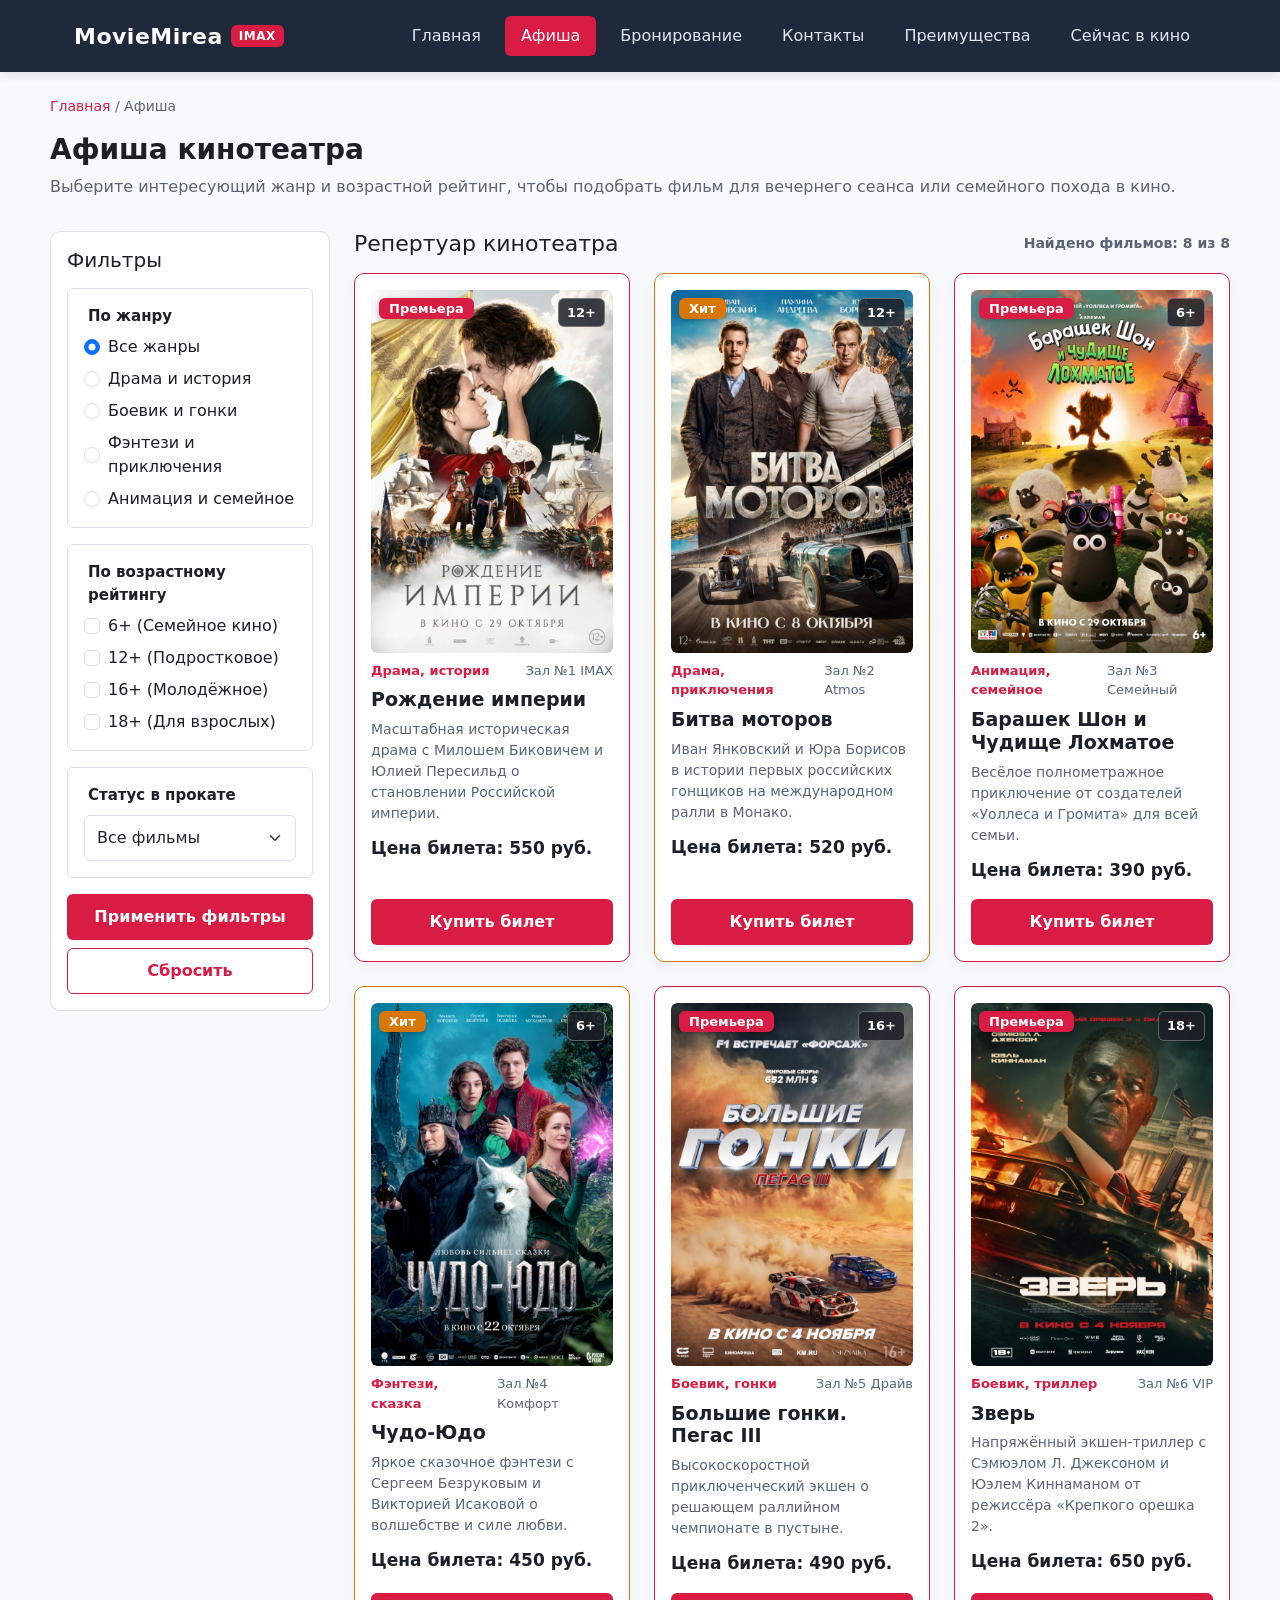
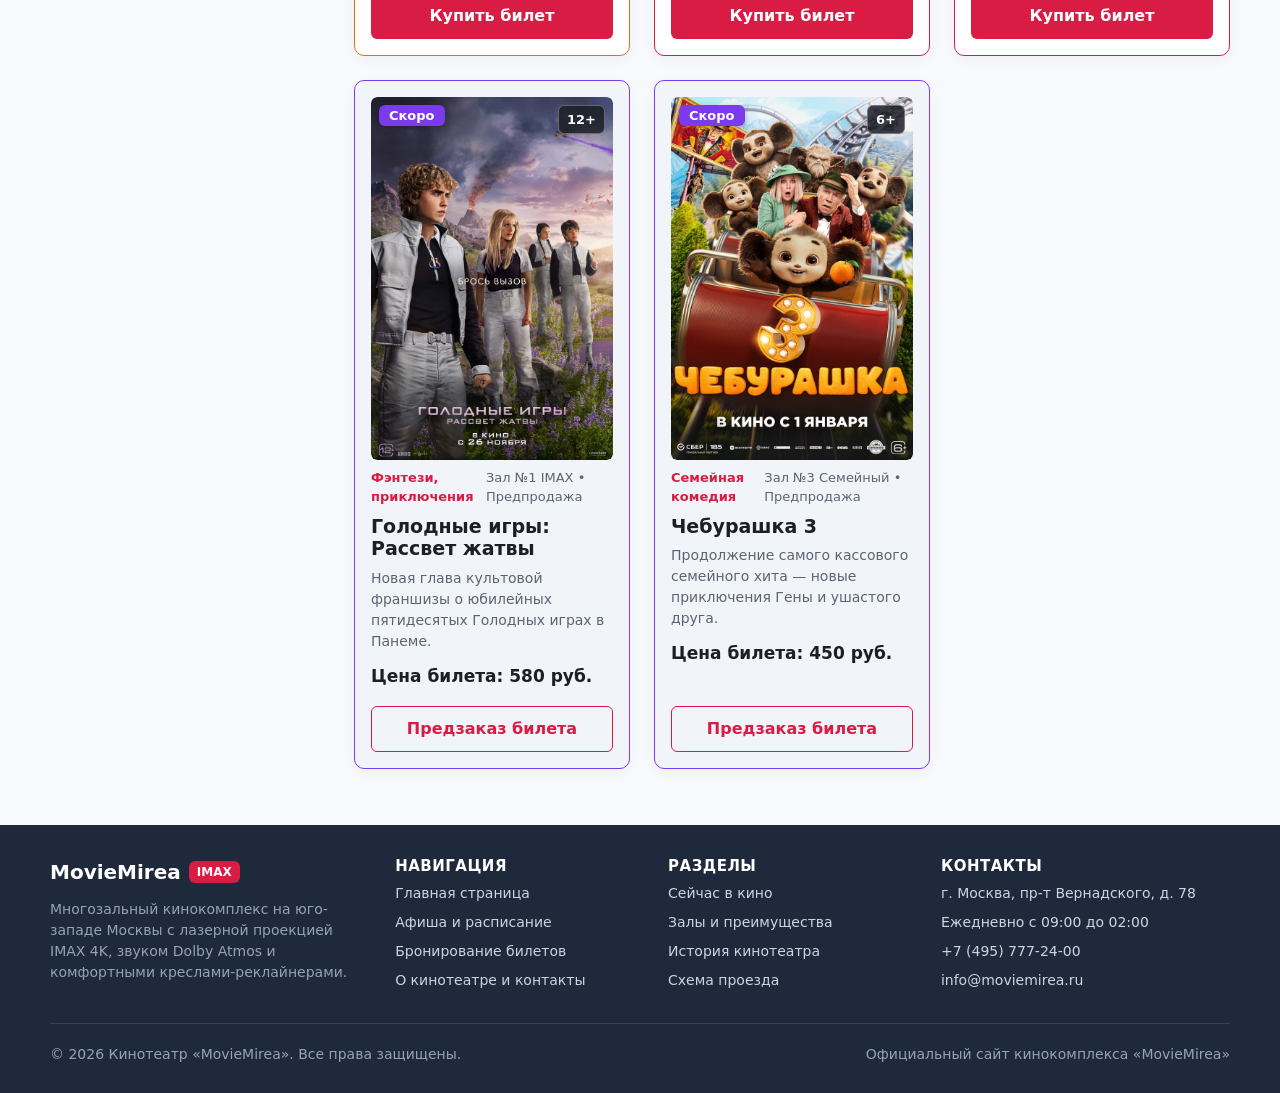
==== commit 934455d5: "feat: add multi-column footer navigation and remove author line from footer" ====
--- a/afisha.html
+++ b/afisha.html
@@ -6,8 +6,8 @@
   <meta name="description" content="Афиша кинотеатра MovieMirea — 8 реальных фильмов в прокате и скоро на экранах, фильтрация по жанру и возрастному рейтингу.">
   <title>Афиша — Кинотеатр MovieMirea</title>
   <link href="https://cdn.jsdelivr.net/npm/bootstrap@5.3.3/dist/css/bootstrap.min.css" rel="stylesheet">
-  <link rel="stylesheet" href="css/style.css?v=3">
-  <script src="js/main.js?v=3" defer></script>
+  <link rel="stylesheet" href="css/style.css?v=4">
+  <script src="js/main.js?v=4" defer></script>
 </head>
 <body class="page">
   <header class="site-header">
@@ -288,13 +288,51 @@
 
   <footer class="site-footer">
     <div class="site-footer__inner">
-      <div>
-        <p class="site-footer__text"><strong>&copy; 2026 Кинотеатр «MovieMirea».</strong> Все права защищены.</p>
-        <p class="site-footer__text">Автор: Крапчатов Г.П., группа ЭФБО-11-25</p>
+      <div class="site-footer__grid">
+        <div class="site-footer__col">
+          <a class="site-footer__logo" href="index.html">
+            MovieMirea
+            <span class="site-header__logo-badge">IMAX</span>
+          </a>
+          <p class="site-footer__text">
+            Многозальный кинокомплекс на юго-западе Москвы с лазерной проекцией IMAX 4K, звуком Dolby Atmos и комфортными креслами-реклайнерами.
+          </p>
+        </div>
+
+        <nav class="site-footer__col" aria-label="Навигация в подвале">
+          <h3 class="site-footer__title">Навигация</h3>
+          <ul class="site-footer__list">
+            <li class="site-footer__item"><a class="site-footer__link" href="index.html">Главная страница</a></li>
+            <li class="site-footer__item"><a class="site-footer__link" href="afisha.html">Афиша и расписание</a></li>
+            <li class="site-footer__item"><a class="site-footer__link" href="booking.html">Бронирование билетов</a></li>
+            <li class="site-footer__item"><a class="site-footer__link" href="contacts.html">О кинотеатре и контакты</a></li>
+          </ul>
+        </nav>
+
+        <div class="site-footer__col">
+          <h3 class="site-footer__title">Разделы</h3>
+          <ul class="site-footer__list">
+            <li class="site-footer__item"><a class="site-footer__link" href="index.html#now-playing">Сейчас в кино</a></li>
+            <li class="site-footer__item"><a class="site-footer__link" href="index.html#advantages">Залы и преимущества</a></li>
+            <li class="site-footer__item"><a class="site-footer__link" href="contacts.html#about">История кинотеатра</a></li>
+            <li class="site-footer__item"><a class="site-footer__link" href="contacts.html#contact-info">Схема проезда</a></li>
+          </ul>
+        </div>
+
+        <div class="site-footer__col">
+          <h3 class="site-footer__title">Контакты</h3>
+          <ul class="site-footer__list">
+            <li class="site-footer__item">г. Москва, пр-т Вернадского, д. 78</li>
+            <li class="site-footer__item">Ежедневно с 09:00 до 02:00</li>
+            <li class="site-footer__item"><a class="site-footer__link" href="tel:+74957772400">+7 (495) 777-24-00</a></li>
+            <li class="site-footer__item"><a class="site-footer__link" href="mailto:info@moviemirea.ru">info@moviemirea.ru</a></li>
+          </ul>
+        </div>
       </div>
-      <div>
-        <p class="site-footer__text">г. Москва, пр-т Вернадского, д. 78 &bull; Ежедневно с 09:00 до 02:00</p>
-        <p class="site-footer__text">Телефон кассы: +7 (495) 777-24-00</p>
+
+      <div class="site-footer__bottom">
+        <p class="site-footer__text">&copy; 2026 Кинотеатр «MovieMirea». Все права защищены.</p>
+        <p class="site-footer__text">Официальный сайт кинокомплекса «MovieMirea»</p>
       </div>
     </div>
   </footer>
--- a/css/style.css
+++ b/css/style.css
@@ -1216,7 +1216,7 @@
 
 .site-footer {
   margin-top: auto;
-  padding: var(--space-lg);
+  padding: var(--space-xl) var(--space-lg) var(--space-lg);
   background-color: var(--color-accent);
   color: #cbd5e1;
 }
@@ -1224,16 +1224,74 @@
 .site-footer__inner {
   max-width: var(--container-width);
   margin: 0 auto;
+}
+
+.site-footer__grid {
+  display: grid;
+  grid-template-columns: 1.3fr 1fr 1fr 1.2fr;
+  gap: var(--space-xl);
+  padding-bottom: var(--space-lg);
+  border-bottom: 1px solid rgba(255, 255, 255, 0.12);
+}
+
+.site-footer__logo {
+  display: inline-flex;
+  align-items: center;
+  gap: var(--space-sm);
+  margin-bottom: var(--space-sm);
+  font-size: 20px;
+  font-weight: 800;
+  color: var(--color-white);
+  text-decoration: none;
+}
+
+.site-footer__logo:hover {
+  color: #ff8fa3;
+}
+
+.site-footer__title {
+  margin: 0 0 var(--space-sm);
+  font-size: 15px;
+  font-weight: 700;
+  text-transform: uppercase;
+  letter-spacing: 0.5px;
+  color: var(--color-white);
+}
+
+.site-footer__list {
+  margin: 0;
+  padding: 0;
+  list-style: none;
+}
+
+.site-footer__item {
+  margin-bottom: 8px;
+  font-size: 14px;
+}
+
+.site-footer__link {
+  color: #cbd5e1;
+  text-decoration: none;
+}
+
+.site-footer__link:hover {
+  color: var(--color-white);
+  text-decoration: underline;
+}
+
+.site-footer__bottom {
   display: flex;
   justify-content: space-between;
   align-items: center;
   flex-wrap: wrap;
-  gap: var(--space-md);
+  gap: var(--space-sm);
+  padding-top: var(--space-md);
 }
 
 .site-footer__text {
   margin: 4px 0;
   font-size: 14px;
+  color: #94a3b8;
 }
 
 /* ===============================
@@ -1255,7 +1313,8 @@
   .about-cinema,
   .booking-layout,
   .advantages-grid,
-  .hero {
+  .hero,
+  .site-footer__grid {
     grid-template-columns: 1fr;
   }
 
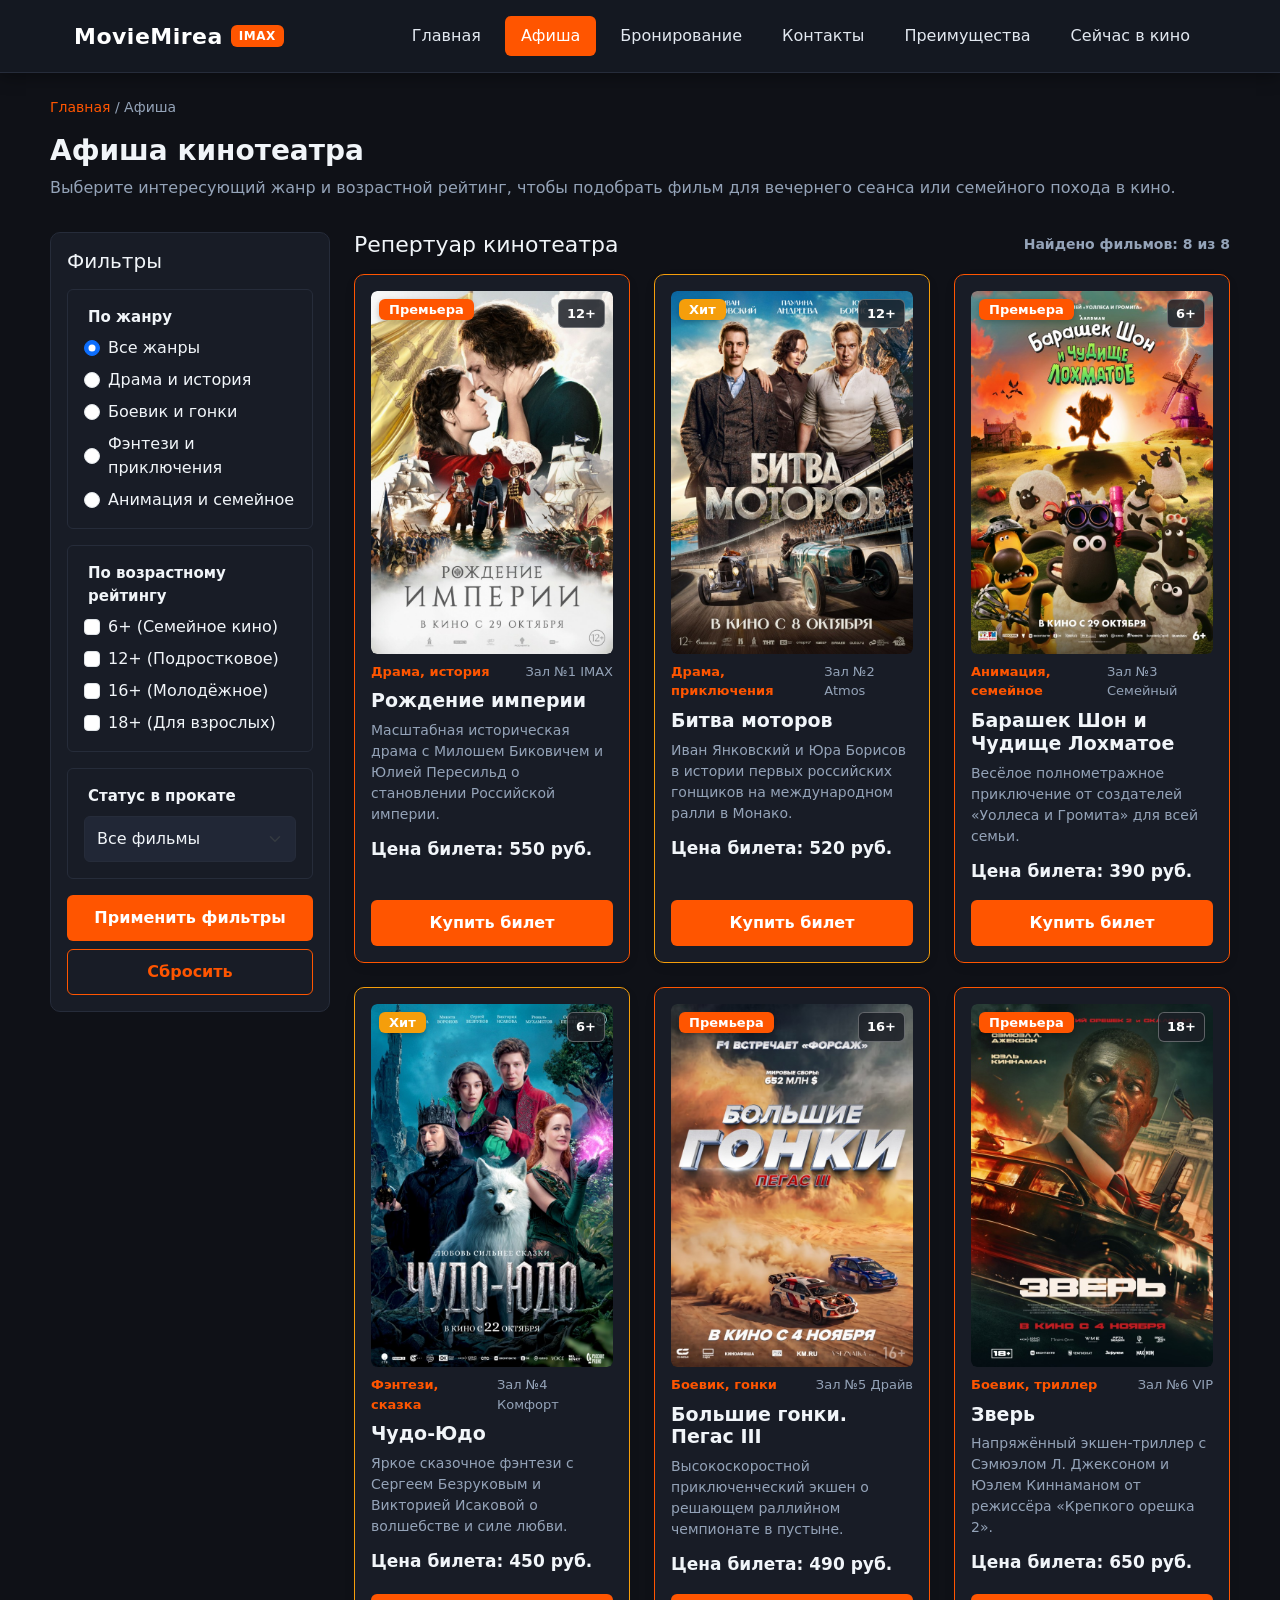
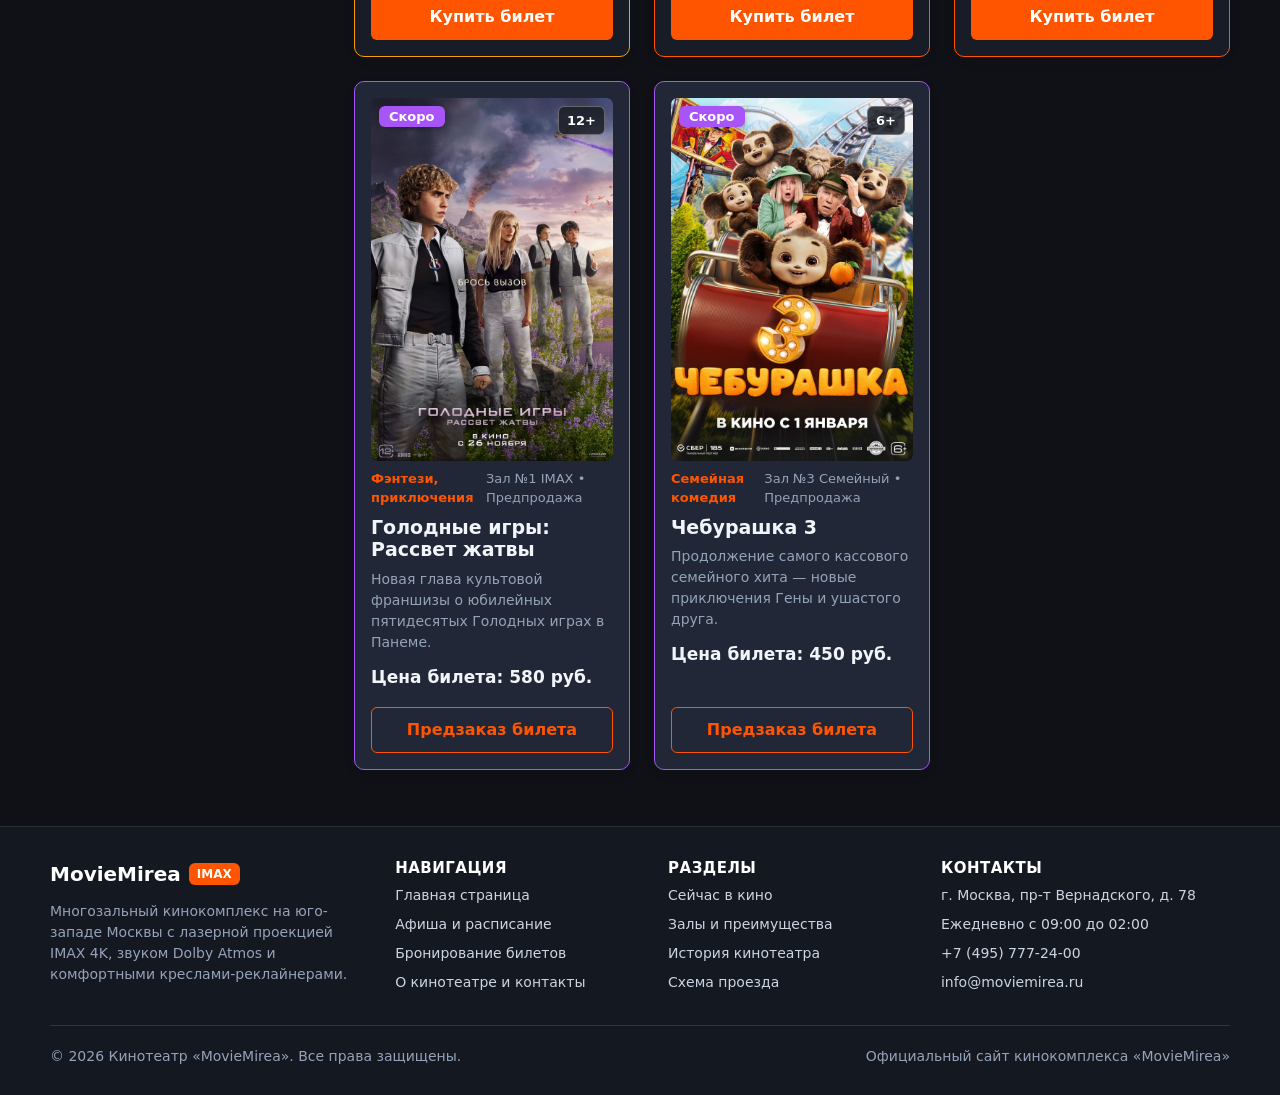
==== commit 0fb2f336: "style: apply dark cinema color theme with amber-orange accents" ====
--- a/afisha.html
+++ b/afisha.html
@@ -6,8 +6,8 @@
   <meta name="description" content="Афиша кинотеатра MovieMirea — 8 реальных фильмов в прокате и скоро на экранах, фильтрация по жанру и возрастному рейтингу.">
   <title>Афиша — Кинотеатр MovieMirea</title>
   <link href="https://cdn.jsdelivr.net/npm/bootstrap@5.3.3/dist/css/bootstrap.min.css" rel="stylesheet">
-  <link rel="stylesheet" href="css/style.css?v=4">
-  <script src="js/main.js?v=4" defer></script>
+  <link rel="stylesheet" href="css/style.css?v=5">
+  <script src="js/main.js?v=5" defer></script>
 </head>
 <body class="page">
   <header class="site-header">
--- a/css/style.css
+++ b/css/style.css
@@ -3,22 +3,22 @@
    =============================== */
 
 :root {
-  /* Основные цвета проекта */
-  --color-bg: #f8f9fc;
-  --color-text: #1c1f26;
-  --color-muted: #5c6474;
-  --color-primary: #d91c43;
-  --color-primary-dark: #a81231;
-  --color-accent: #1e293b;
-  --color-border: #dce1eb;
-  --color-surface: #ffffff;
-  --color-surface-alt: #f1f4f9;
-  --color-surface-accent: #fff0f3;
-  --color-danger: #c62828;
-  --color-success: #168a2f;
-  --color-success-bg: #eefaf0;
-  --color-warning: #d97706;
-  --color-vip: #7c3aed;
+  /* Основные цвета проекта — Тёмная тема «Настоящий Кинозал» */
+  --color-bg: #0f1117;
+  --color-text: #f1f5f9;
+  --color-muted: #94a3b8;
+  --color-primary: #ff5500;
+  --color-primary-dark: #e04800;
+  --color-accent: #141821;
+  --color-border: #262c3a;
+  --color-surface: #181c26;
+  --color-surface-alt: #212736;
+  --color-surface-accent: #241914;
+  --color-danger: #ef4444;
+  --color-success: #22c55e;
+  --color-success-bg: #12281c;
+  --color-warning: #f59e0b;
+  --color-vip: #a855f7;
   --color-white: #ffffff;
 
   /* Отступы */
@@ -109,7 +109,8 @@
 .site-header {
   background-color: var(--color-accent);
   color: var(--color-white);
-  box-shadow: 0 2px 10px rgba(0, 0, 0, 0.12);
+  border-bottom: 1px solid var(--color-border);
+  box-shadow: 0 4px 16px rgba(0, 0, 0, 0.35);
 }
 
 .site-header__inner {
@@ -135,7 +136,7 @@
 }
 
 .site-header__logo:hover {
-  color: #ff8fa3;
+  color: var(--color-primary);
 }
 
 .site-header__logo-badge {
@@ -225,7 +226,8 @@
   grid-template-columns: 1.4fr 260px;
   gap: var(--space-xl);
   align-items: center;
-  background-color: #161b22;
+  background-color: var(--color-surface);
+  border: 1px solid var(--color-border);
   color: var(--color-white);
   border-radius: var(--radius-md);
 }
@@ -497,7 +499,7 @@
 .movie-card:hover {
   border-color: var(--color-primary);
   transform: translateY(-3px);
-  box-shadow: 0 10px 24px rgba(217, 28, 67, 0.12);
+  box-shadow: 0 12px 28px rgba(0, 0, 0, 0.45);
 }
 
 .movie-card--premiere {
@@ -621,9 +623,11 @@
 .booking-dialog {
   width: min(100% - 32px, 560px);
   padding: 0;
-  border: none;
+  border: 1px solid var(--color-border);
   border-radius: var(--radius-lg);
-  box-shadow: 0 20px 48px rgba(0, 0, 0, 0.35);
+  background-color: var(--color-surface);
+  color: var(--color-text);
+  box-shadow: 0 20px 48px rgba(0, 0, 0, 0.65);
 }
 
 .booking-dialog::backdrop {
@@ -722,7 +726,23 @@
   border: 1px solid var(--color-border);
   border-radius: var(--radius-sm);
   font: inherit;
-  background-color: var(--color-surface);
+  color: var(--color-text);
+  background-color: var(--color-surface-alt);
+  color-scheme: dark;
+}
+
+.booking-form__input::placeholder,
+.booking-form__textarea::placeholder {
+  color: var(--color-muted);
+}
+
+.booking-form__input:focus,
+.booking-form__select:focus,
+.booking-form__textarea:focus {
+  color: var(--color-text);
+  background-color: var(--color-surface-alt);
+  border-color: var(--color-primary);
+  box-shadow: none;
 }
 
 .booking-form__input:hover,
@@ -997,9 +1017,9 @@
   font-weight: 700;
   letter-spacing: 2px;
   text-transform: uppercase;
-  color: var(--color-muted);
-  background: linear-gradient(180deg, #cbd5e1 0%, #f1f5f9 100%);
-  border-top: 4px solid var(--color-accent);
+  color: #cbd5e1;
+  background: linear-gradient(180deg, rgba(255, 85, 0, 0.22) 0%, rgba(24, 28, 38, 0) 100%);
+  border-top: 4px solid var(--color-primary);
   border-radius: 50% 50% 0 0 / 14px 14px 0 0;
 }
 
@@ -1030,7 +1050,7 @@
 .seat {
   width: 34px;
   height: 34px;
-  border: 1px solid #94a3b8;
+  border: 1px solid #3b4459;
   border-radius: 6px 6px 10px 10px;
   background-color: var(--color-surface-alt);
   color: var(--color-text);
@@ -1047,8 +1067,8 @@
 
 .seat--vip {
   border-color: var(--color-vip);
-  background-color: #f3e8ff;
-  color: #5b21b6;
+  background-color: rgba(168, 85, 247, 0.18);
+  color: #e9d5ff;
 }
 
 .seat--selected {
@@ -1059,9 +1079,9 @@
 
 .seat--occupied,
 .seat:disabled {
-  background-color: #cbd5e1;
-  border-color: #94a3b8;
-  color: #64748b;
+  background-color: #12151d;
+  border-color: #262c3a;
+  color: #475569;
   cursor: not-allowed;
   opacity: 0.65;
 }
@@ -1087,7 +1107,7 @@
   width: 18px;
   height: 18px;
   border-radius: 4px;
-  border: 1px solid #94a3b8;
+  border: 1px solid #3b4459;
 }
 
 .hall-legend__swatch--free {
@@ -1095,7 +1115,7 @@
 }
 
 .hall-legend__swatch--vip {
-  background-color: #f3e8ff;
+  background-color: rgba(168, 85, 247, 0.25);
   border-color: var(--color-vip);
 }
 
@@ -1105,14 +1125,16 @@
 }
 
 .hall-legend__swatch--occupied {
-  background-color: #cbd5e1;
+  background-color: #12151d;
+  border-color: #262c3a;
 }
 
 .order-summary {
   margin-top: var(--space-lg);
   padding: var(--space-lg);
-  background-color: var(--color-surface-accent);
-  border: 1px solid #fecdd3;
+  background-color: var(--color-surface);
+  border: 1px solid var(--color-border);
+  border-left: 4px solid var(--color-primary);
   border-radius: var(--radius-md);
 }
 
@@ -1134,7 +1156,7 @@
   justify-content: space-between;
   gap: var(--space-sm);
   padding: 6px 0;
-  border-bottom: 1px dashed #fda4af;
+  border-bottom: 1px dashed var(--color-border);
 }
 
 .order-summary__total {
@@ -1144,7 +1166,7 @@
   margin: var(--space-md) 0;
   font-size: 22px;
   font-weight: 800;
-  color: var(--color-primary-dark);
+  color: var(--color-primary);
 }
 
 /* ===============================
@@ -1218,6 +1240,7 @@
   margin-top: auto;
   padding: var(--space-xl) var(--space-lg) var(--space-lg);
   background-color: var(--color-accent);
+  border-top: 1px solid var(--color-border);
   color: #cbd5e1;
 }
 
@@ -1246,7 +1269,7 @@
 }
 
 .site-footer__logo:hover {
-  color: #ff8fa3;
+  color: var(--color-primary);
 }
 
 .site-footer__title {
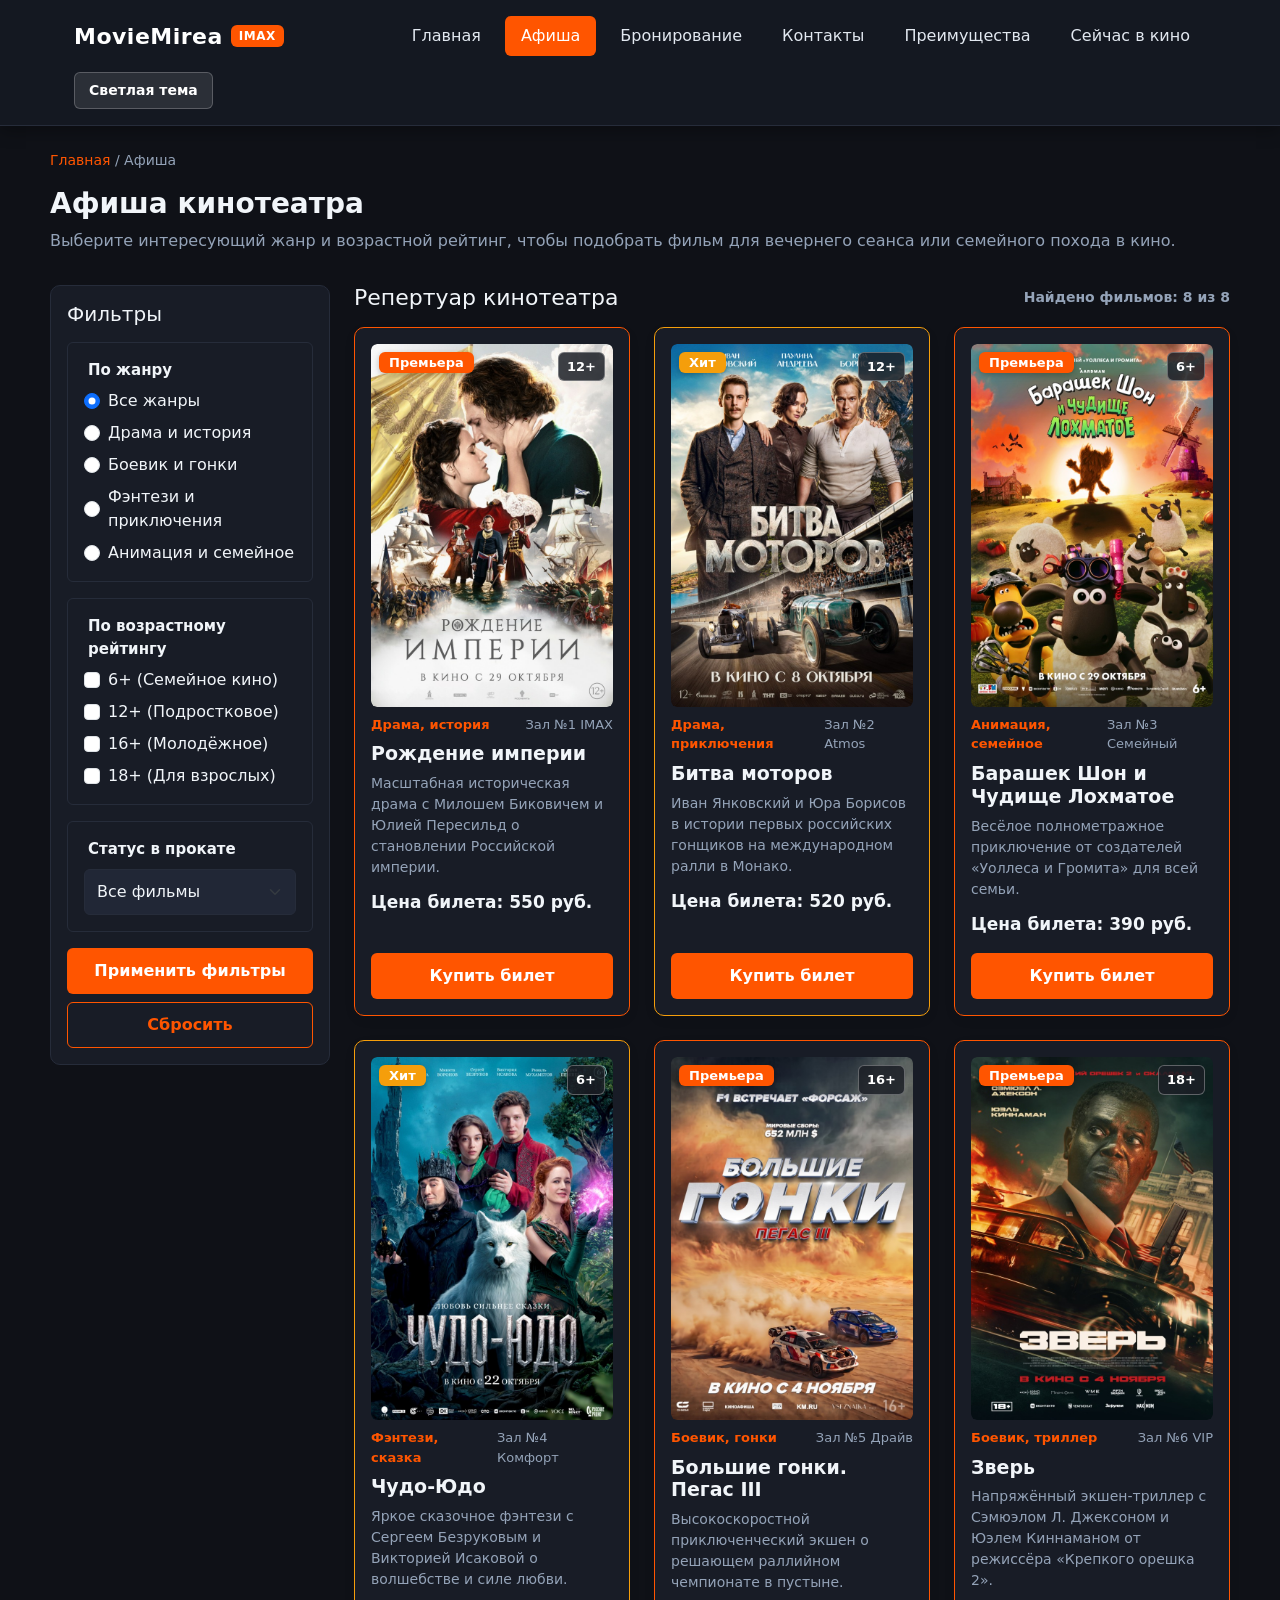
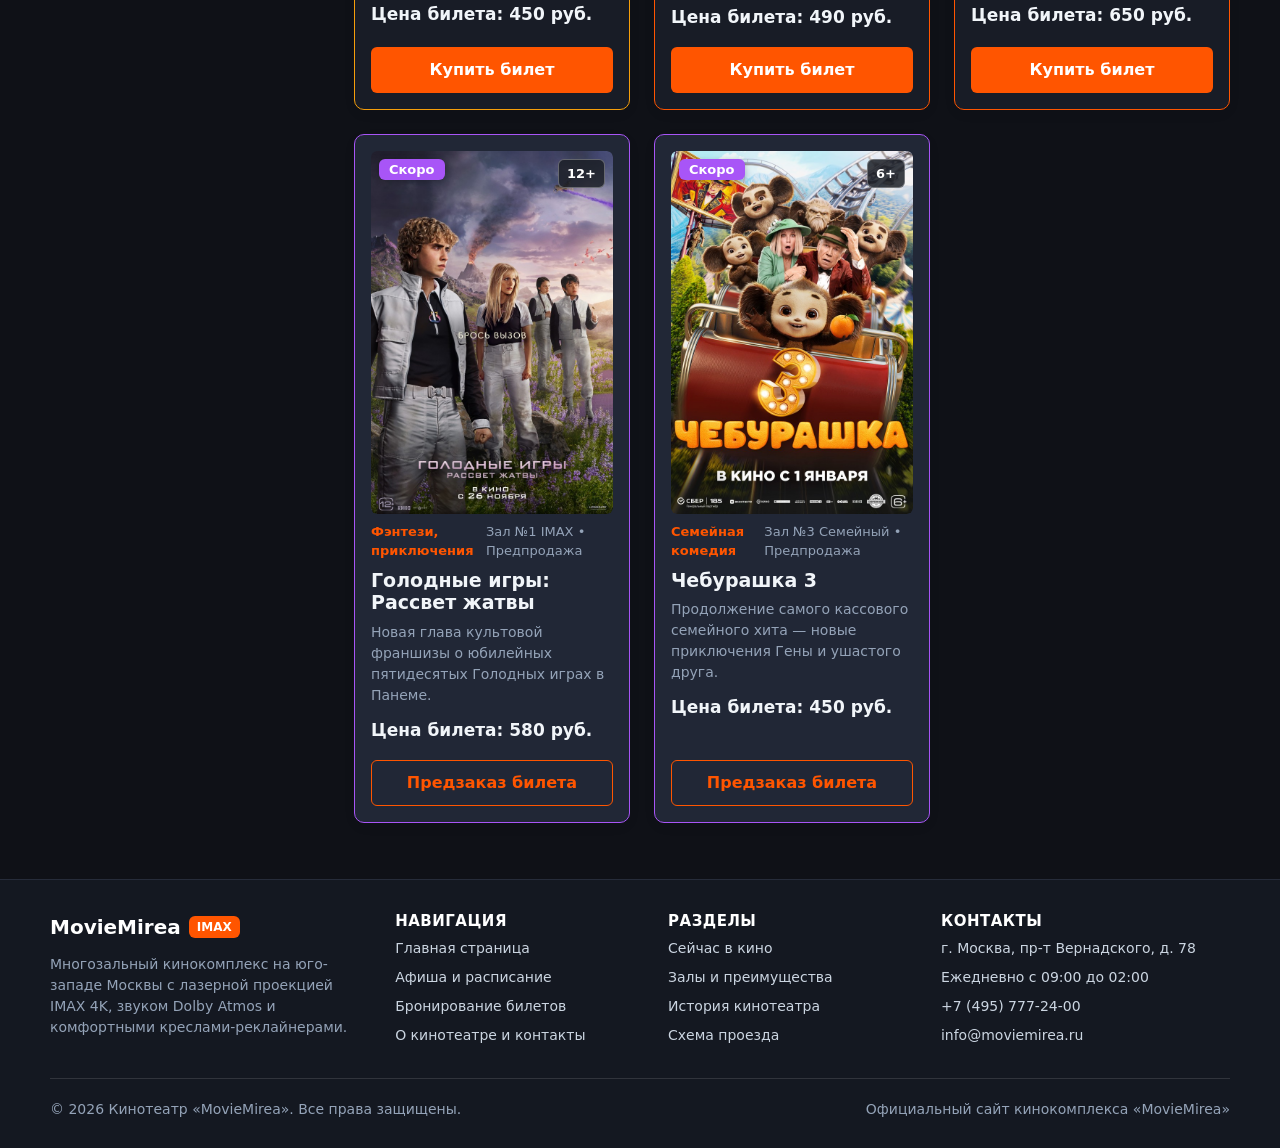
==== commit 075872c4: "feat: fix text contrast in dark mode and add dark/light theme toggle button" ====
--- a/afisha.html
+++ b/afisha.html
@@ -6,8 +6,8 @@
   <meta name="description" content="Афиша кинотеатра MovieMirea — 8 реальных фильмов в прокате и скоро на экранах, фильтрация по жанру и возрастному рейтингу.">
   <title>Афиша — Кинотеатр MovieMirea</title>
   <link href="https://cdn.jsdelivr.net/npm/bootstrap@5.3.3/dist/css/bootstrap.min.css" rel="stylesheet">
-  <link rel="stylesheet" href="css/style.css?v=5">
-  <script src="js/main.js?v=5" defer></script>
+  <link rel="stylesheet" href="css/style.css?v=6">
+  <script src="js/main.js?v=6" defer></script>
 </head>
 <body class="page">
   <header class="site-header">
@@ -27,6 +27,10 @@
           <li class="site-nav__item"><a class="site-nav__link" href="index.html#now-playing">Сейчас в кино</a></li>
         </ul>
       </nav>
+
+      <button class="theme-toggle" type="button" id="theme-toggle" aria-label="Переключить на светлую тему">
+        Светлая тема
+      </button>
     </div>
   </header>
 
--- a/css/style.css
+++ b/css/style.css
@@ -3,7 +3,7 @@
    =============================== */
 
 :root {
-  /* Основные цвета проекта — Тёмная тема «Настоящий Кинозал» */
+  /* Основные цвета проекта — Тёмная тема «Настоящий Кинозал» (по умолчанию) */
   --color-bg: #0f1117;
   --color-text: #f1f5f9;
   --color-muted: #94a3b8;
@@ -17,9 +17,19 @@
   --color-danger: #ef4444;
   --color-success: #22c55e;
   --color-success-bg: #12281c;
+  --color-success-text: #86efac;
   --color-warning: #f59e0b;
+  --color-warning-bg: #291d0a;
+  --color-warning-text: #fde68a;
   --color-vip: #a855f7;
+  --color-vip-bg: rgba(168, 85, 247, 0.2);
+  --color-vip-text: #e9d5ff;
+  --color-seat-border: #3b4459;
+  --color-seat-occupied-bg: #12151d;
+  --color-seat-occupied-border: #262c3a;
+  --color-seat-occupied-text: #475569;
   --color-white: #ffffff;
+  --scheme-mode: dark;
 
   /* Отступы */
   --space-xs: 4px;
@@ -36,6 +46,35 @@
 
   /* Размеры */
   --container-width: 1180px;
+}
+
+/* Светлая тема при переключении */
+html[data-theme="light"] {
+  --color-bg: #f8f9fc;
+  --color-text: #1c1f26;
+  --color-muted: #5c6474;
+  --color-primary: #e04800;
+  --color-primary-dark: #b83700;
+  --color-accent: #1e293b;
+  --color-border: #dce1eb;
+  --color-surface: #ffffff;
+  --color-surface-alt: #f1f4f9;
+  --color-surface-accent: #fff4ed;
+  --color-danger: #c62828;
+  --color-success: #168a2f;
+  --color-success-bg: #eefaf0;
+  --color-success-text: #14532d;
+  --color-warning: #d97706;
+  --color-warning-bg: #fffbeb;
+  --color-warning-text: #92400e;
+  --color-vip: #7c3aed;
+  --color-vip-bg: #f3e8ff;
+  --color-vip-text: #5b21b6;
+  --color-seat-border: #94a3b8;
+  --color-seat-occupied-bg: #cbd5e1;
+  --color-seat-occupied-border: #94a3b8;
+  --color-seat-occupied-text: #64748b;
+  --scheme-mode: light;
 }
 
 /* ===============================
@@ -189,6 +228,32 @@
   background-color: var(--color-primary-dark);
 }
 
+.theme-toggle {
+  display: inline-flex;
+  align-items: center;
+  gap: 6px;
+  padding: 7px 14px;
+  font: inherit;
+  font-size: 14px;
+  font-weight: 600;
+  color: var(--color-white);
+  background-color: rgba(255, 255, 255, 0.1);
+  border: 1px solid rgba(255, 255, 255, 0.22);
+  border-radius: var(--radius-sm);
+  cursor: pointer;
+  transition: background-color 0.2s ease, border-color 0.2s ease;
+}
+
+.theme-toggle:hover {
+  background-color: rgba(255, 255, 255, 0.18);
+  border-color: var(--color-primary);
+}
+
+.theme-toggle:focus-visible {
+  outline: 2px solid var(--color-primary);
+  outline-offset: 2px;
+}
+
 /* ===============================
    5. Хлебные крошки
    =============================== */
@@ -226,7 +291,7 @@
   grid-template-columns: 1.4fr 260px;
   gap: var(--space-xl);
   align-items: center;
-  background-color: var(--color-surface);
+  background-color: #161b22;
   border: 1px solid var(--color-border);
   color: var(--color-white);
   border-radius: var(--radius-md);
@@ -728,7 +793,7 @@
   font: inherit;
   color: var(--color-text);
   background-color: var(--color-surface-alt);
-  color-scheme: dark;
+  color-scheme: var(--scheme-mode);
 }
 
 .booking-form__input::placeholder,
@@ -787,13 +852,39 @@
   margin-top: var(--space-lg);
 }
 
-.success-message {
+.success-message,
+.alert-success {
   max-width: var(--container-width);
   margin: 0 auto var(--space-lg);
   padding: var(--space-md) var(--space-lg);
+  border: 1px solid var(--color-success);
   border-left: 4px solid var(--color-success);
   border-radius: var(--radius-sm);
   background-color: var(--color-success-bg);
+  color: var(--color-success-text);
+}
+
+.alert-warning {
+  padding: var(--space-md) var(--space-lg);
+  border: 1px solid var(--color-warning);
+  border-left: 4px solid var(--color-warning);
+  border-radius: var(--radius-sm);
+  background-color: var(--color-warning-bg);
+  color: var(--color-warning-text);
+}
+
+.text-muted {
+  color: var(--color-muted) !important;
+}
+
+.hall-badge {
+  padding: 6px 12px;
+  font-size: 13px;
+  font-weight: 700;
+  color: var(--color-text);
+  background-color: var(--color-surface-alt);
+  border: 1px solid var(--color-border);
+  border-radius: var(--radius-sm);
 }
 
 /* ===============================
@@ -1017,8 +1108,8 @@
   font-weight: 700;
   letter-spacing: 2px;
   text-transform: uppercase;
-  color: #cbd5e1;
-  background: linear-gradient(180deg, rgba(255, 85, 0, 0.22) 0%, rgba(24, 28, 38, 0) 100%);
+  color: var(--color-text);
+  background: linear-gradient(180deg, rgba(255, 85, 0, 0.22) 0%, transparent 100%);
   border-top: 4px solid var(--color-primary);
   border-radius: 50% 50% 0 0 / 14px 14px 0 0;
 }
@@ -1050,7 +1141,7 @@
 .seat {
   width: 34px;
   height: 34px;
-  border: 1px solid #3b4459;
+  border: 1px solid var(--color-seat-border);
   border-radius: 6px 6px 10px 10px;
   background-color: var(--color-surface-alt);
   color: var(--color-text);
@@ -1067,8 +1158,8 @@
 
 .seat--vip {
   border-color: var(--color-vip);
-  background-color: rgba(168, 85, 247, 0.18);
-  color: #e9d5ff;
+  background-color: var(--color-vip-bg);
+  color: var(--color-vip-text);
 }
 
 .seat--selected {
@@ -1079,9 +1170,9 @@
 
 .seat--occupied,
 .seat:disabled {
-  background-color: #12151d;
-  border-color: #262c3a;
-  color: #475569;
+  background-color: var(--color-seat-occupied-bg);
+  border-color: var(--color-seat-occupied-border);
+  color: var(--color-seat-occupied-text);
   cursor: not-allowed;
   opacity: 0.65;
 }
@@ -1107,7 +1198,7 @@
   width: 18px;
   height: 18px;
   border-radius: 4px;
-  border: 1px solid #3b4459;
+  border: 1px solid var(--color-seat-border);
 }
 
 .hall-legend__swatch--free {
@@ -1115,7 +1206,7 @@
 }
 
 .hall-legend__swatch--vip {
-  background-color: rgba(168, 85, 247, 0.25);
+  background-color: var(--color-vip-bg);
   border-color: var(--color-vip);
 }
 
@@ -1125,8 +1216,8 @@
 }
 
 .hall-legend__swatch--occupied {
-  background-color: #12151d;
-  border-color: #262c3a;
+  background-color: var(--color-seat-occupied-bg);
+  border-color: var(--color-seat-occupied-border);
 }
 
 .order-summary {
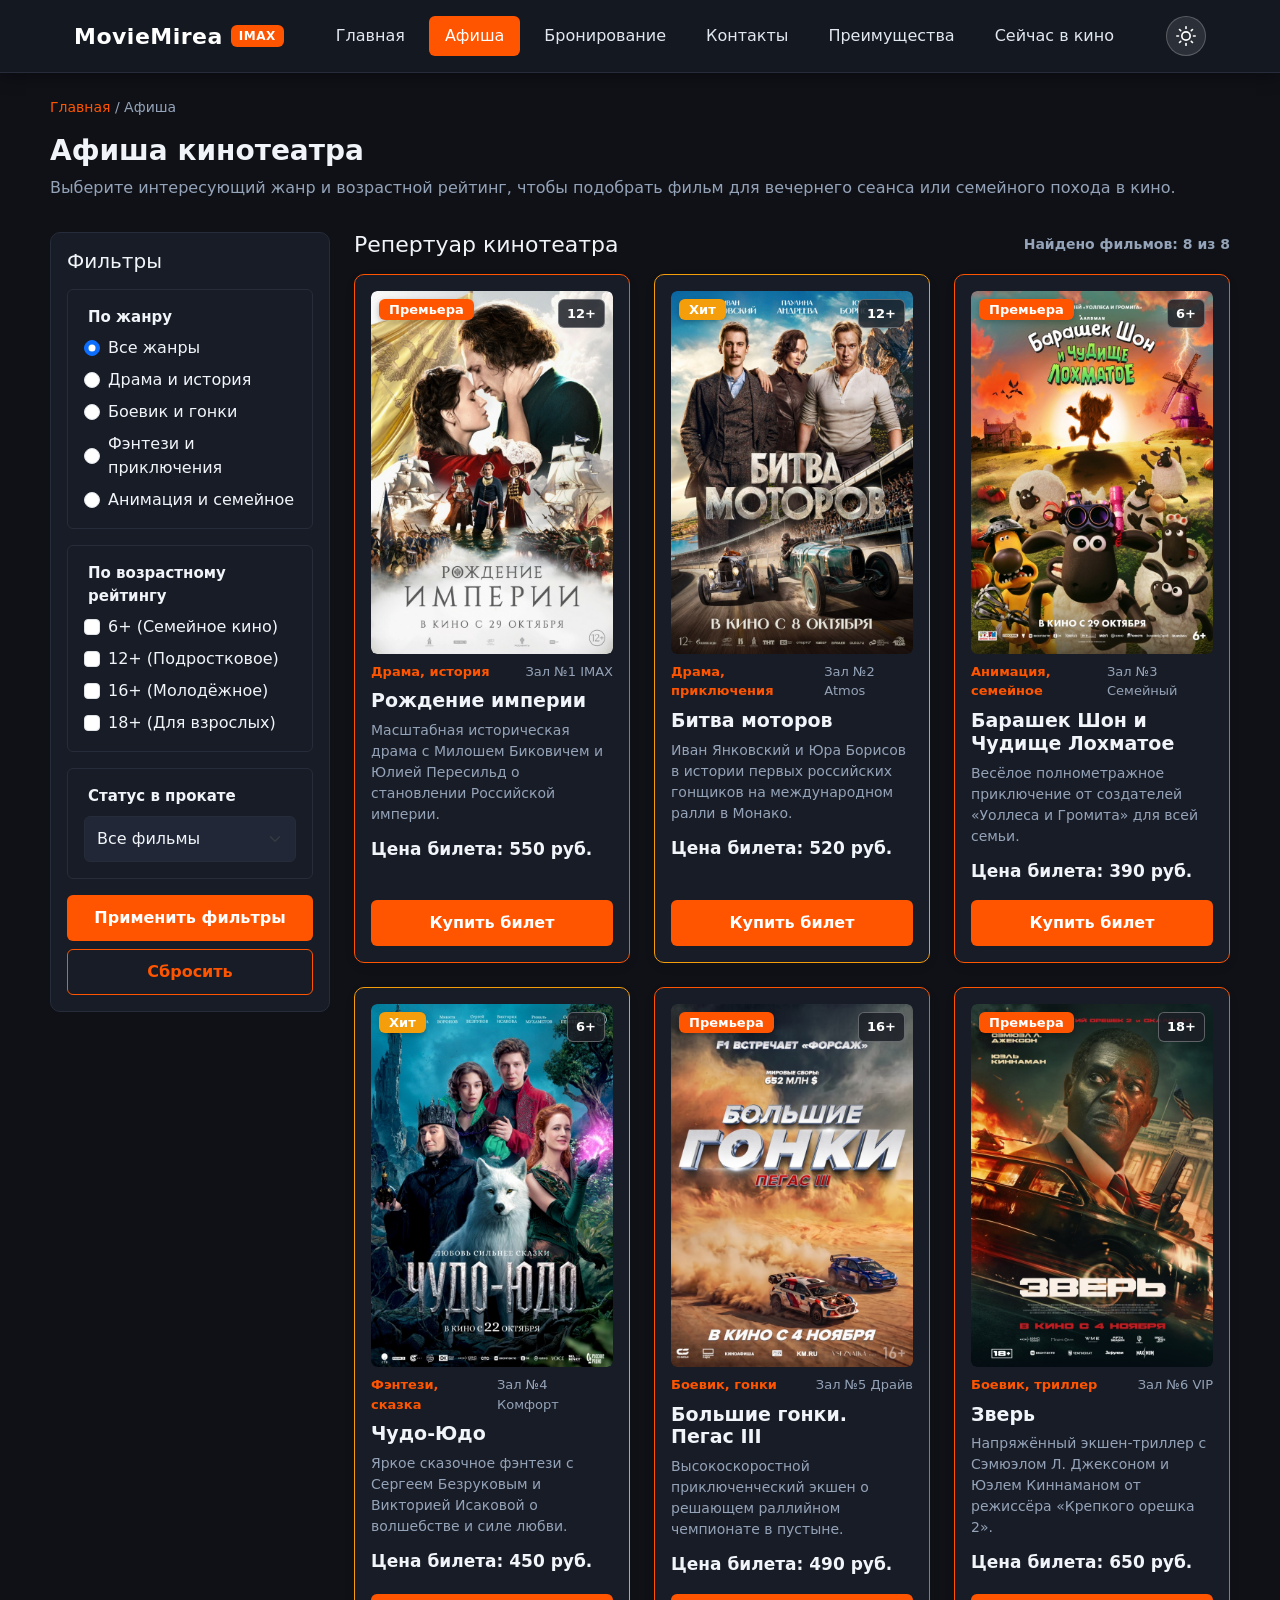
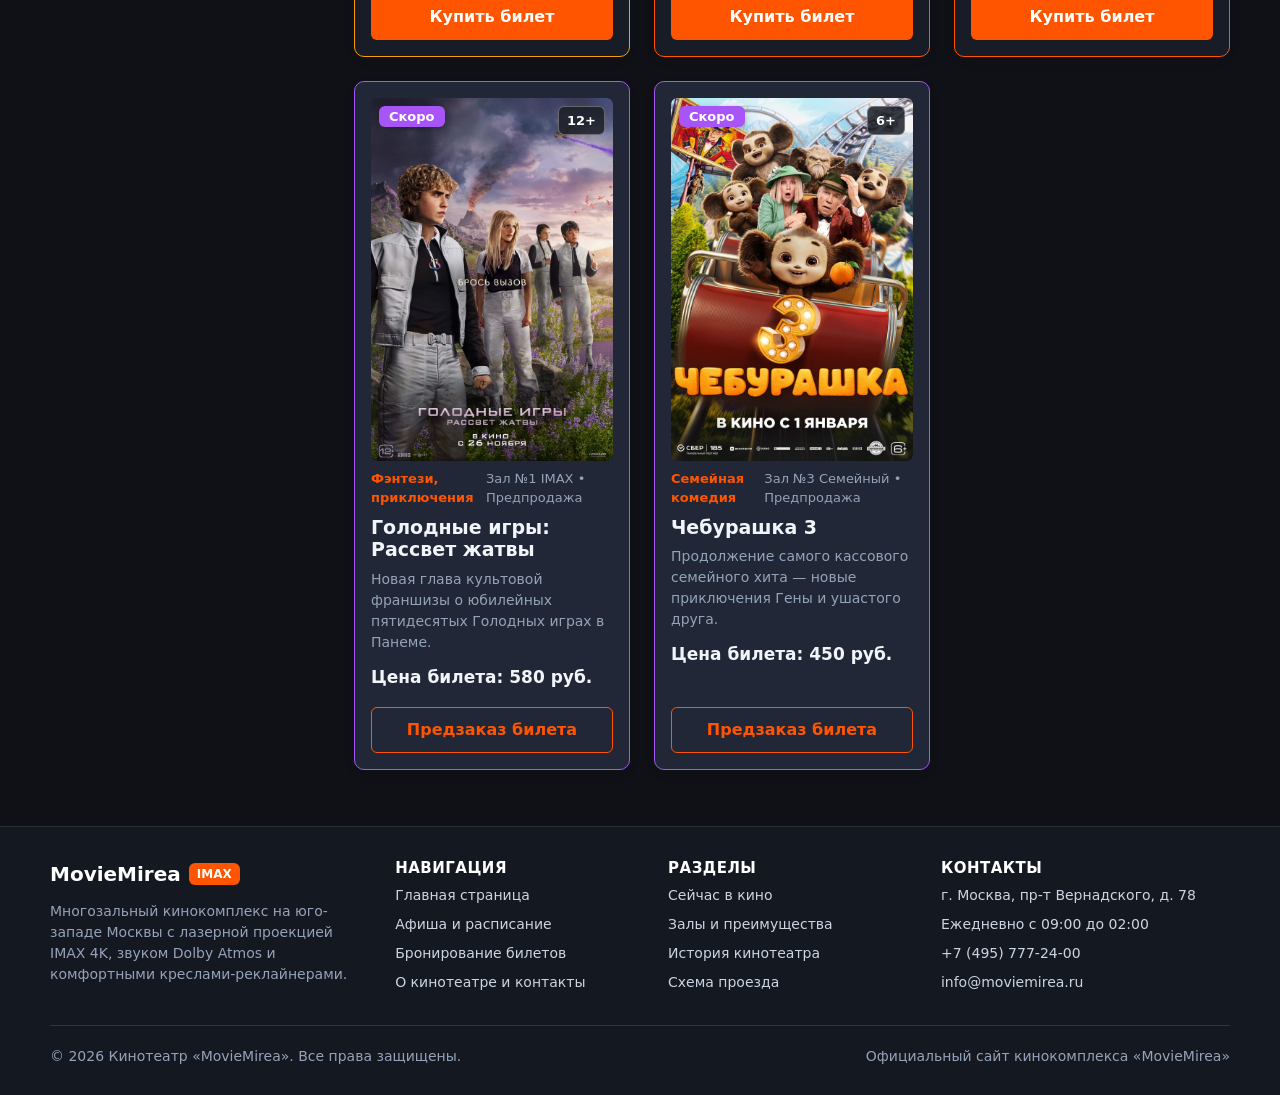
==== commit 32583987: "style: replace theme toggle text with circular sun/moon SVG icon button" ====
--- a/afisha.html
+++ b/afisha.html
@@ -6,8 +6,8 @@
   <meta name="description" content="Афиша кинотеатра MovieMirea — 8 реальных фильмов в прокате и скоро на экранах, фильтрация по жанру и возрастному рейтингу.">
   <title>Афиша — Кинотеатр MovieMirea</title>
   <link href="https://cdn.jsdelivr.net/npm/bootstrap@5.3.3/dist/css/bootstrap.min.css" rel="stylesheet">
-  <link rel="stylesheet" href="css/style.css?v=6">
-  <script src="js/main.js?v=6" defer></script>
+  <link rel="stylesheet" href="css/style.css?v=7">
+  <script src="js/main.js?v=7" defer></script>
 </head>
 <body class="page">
   <header class="site-header">
@@ -28,8 +28,18 @@
         </ul>
       </nav>
 
-      <button class="theme-toggle" type="button" id="theme-toggle" aria-label="Переключить на светлую тему">
-        Светлая тема
+      <button class="theme-toggle" type="button" id="theme-toggle" aria-label="Включить светлую тему" title="Включить светлую тему">
+        <svg viewBox="0 0 24 24" aria-hidden="true">
+          <circle cx="12" cy="12" r="5"></circle>
+          <line x1="12" y1="1" x2="12" y2="3"></line>
+          <line x1="12" y1="21" x2="12" y2="23"></line>
+          <line x1="4.22" y1="4.22" x2="5.64" y2="5.64"></line>
+          <line x1="18.36" y1="18.36" x2="19.78" y2="19.78"></line>
+          <line x1="1" y1="12" x2="3" y2="12"></line>
+          <line x1="21" y1="12" x2="23" y2="12"></line>
+          <line x1="4.22" y1="19.78" x2="5.64" y2="18.36"></line>
+          <line x1="18.36" y1="5.64" x2="19.78" y2="4.22"></line>
+        </svg>
       </button>
     </div>
   </header>
--- a/css/style.css
+++ b/css/style.css
@@ -231,22 +231,33 @@
 .theme-toggle {
   display: inline-flex;
   align-items: center;
-  gap: 6px;
-  padding: 7px 14px;
-  font: inherit;
-  font-size: 14px;
-  font-weight: 600;
+  justify-content: center;
+  width: 40px;
+  height: 40px;
+  padding: 0;
   color: var(--color-white);
   background-color: rgba(255, 255, 255, 0.1);
   border: 1px solid rgba(255, 255, 255, 0.22);
-  border-radius: var(--radius-sm);
+  border-radius: 50%;
   cursor: pointer;
-  transition: background-color 0.2s ease, border-color 0.2s ease;
+  transition: background-color 0.2s ease, border-color 0.2s ease, transform 0.2s ease;
+}
+
+.theme-toggle svg {
+  width: 20px;
+  height: 20px;
+  fill: none;
+  stroke: currentColor;
+  stroke-width: 2;
+  stroke-linecap: round;
+  stroke-linejoin: round;
 }
 
 .theme-toggle:hover {
-  background-color: rgba(255, 255, 255, 0.18);
+  color: var(--color-primary);
+  background-color: rgba(255, 255, 255, 0.16);
   border-color: var(--color-primary);
+  transform: rotate(12deg);
 }
 
 .theme-toggle:focus-visible {
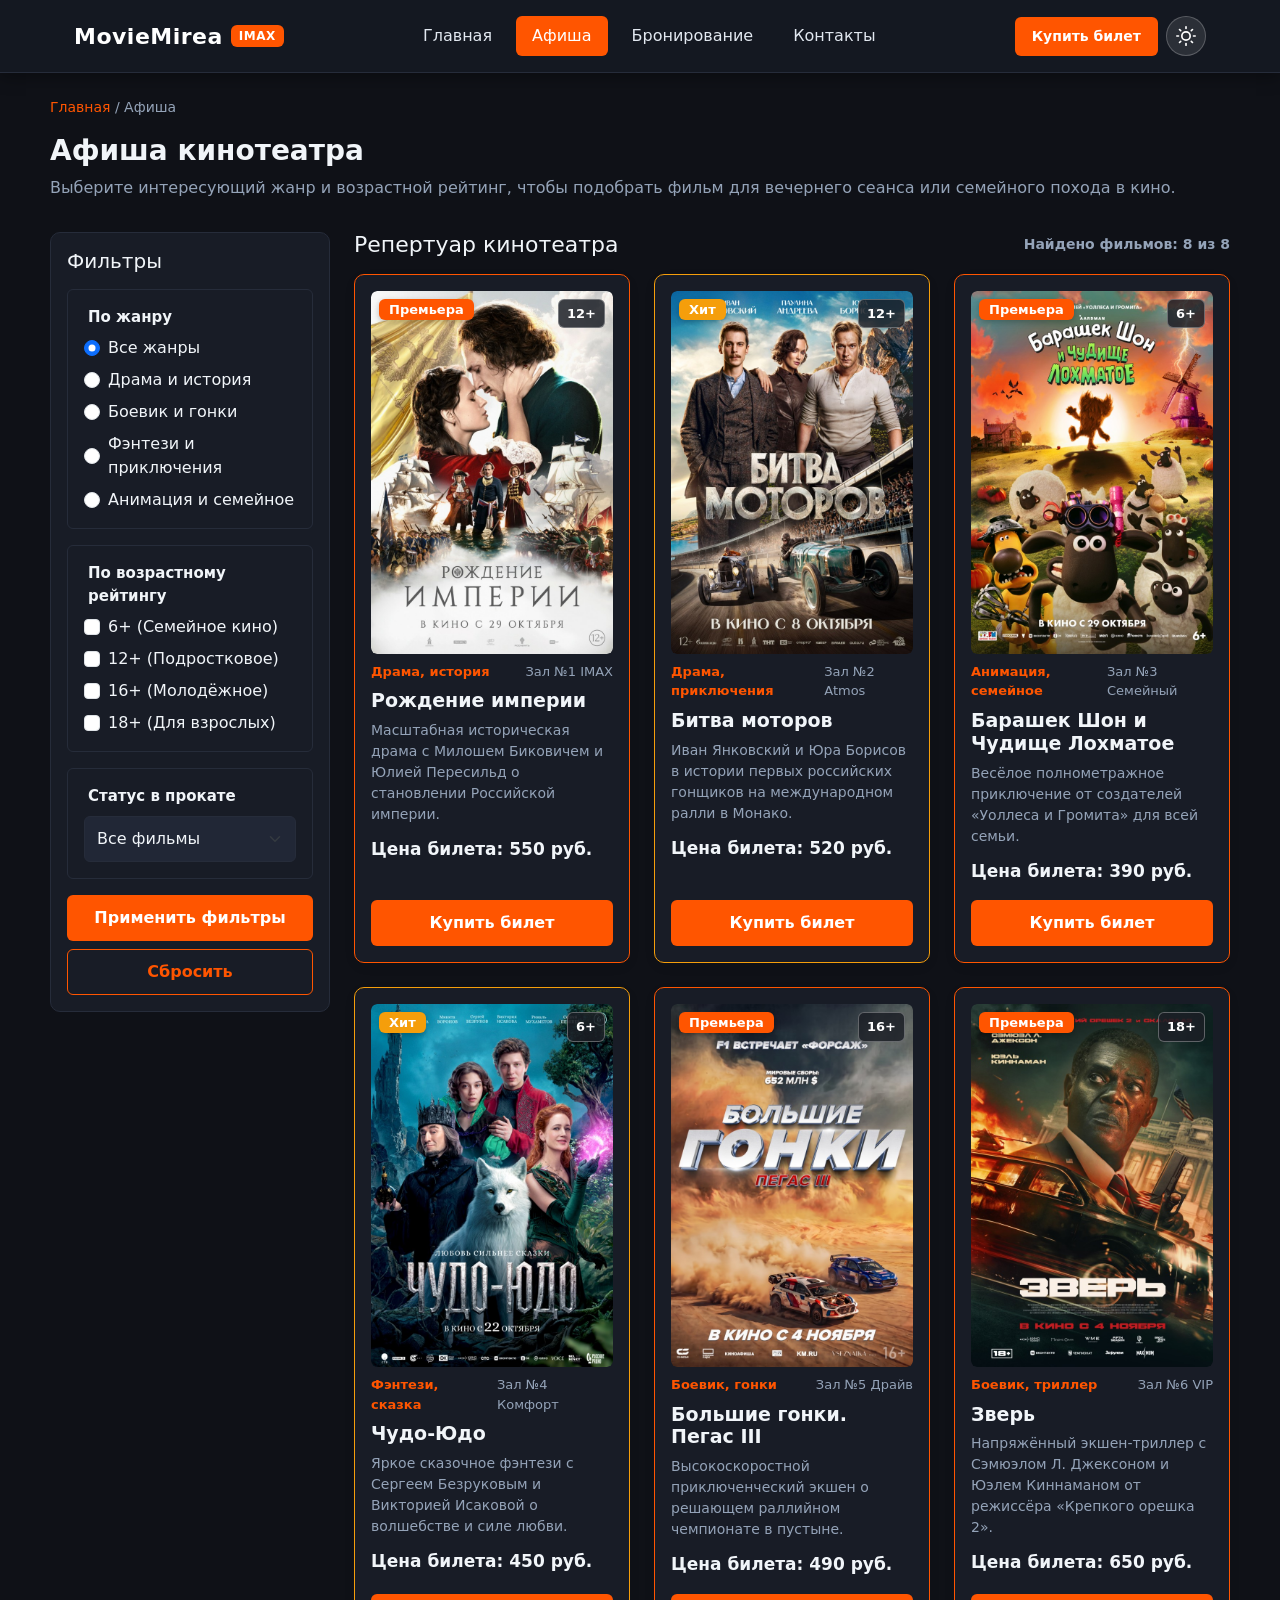
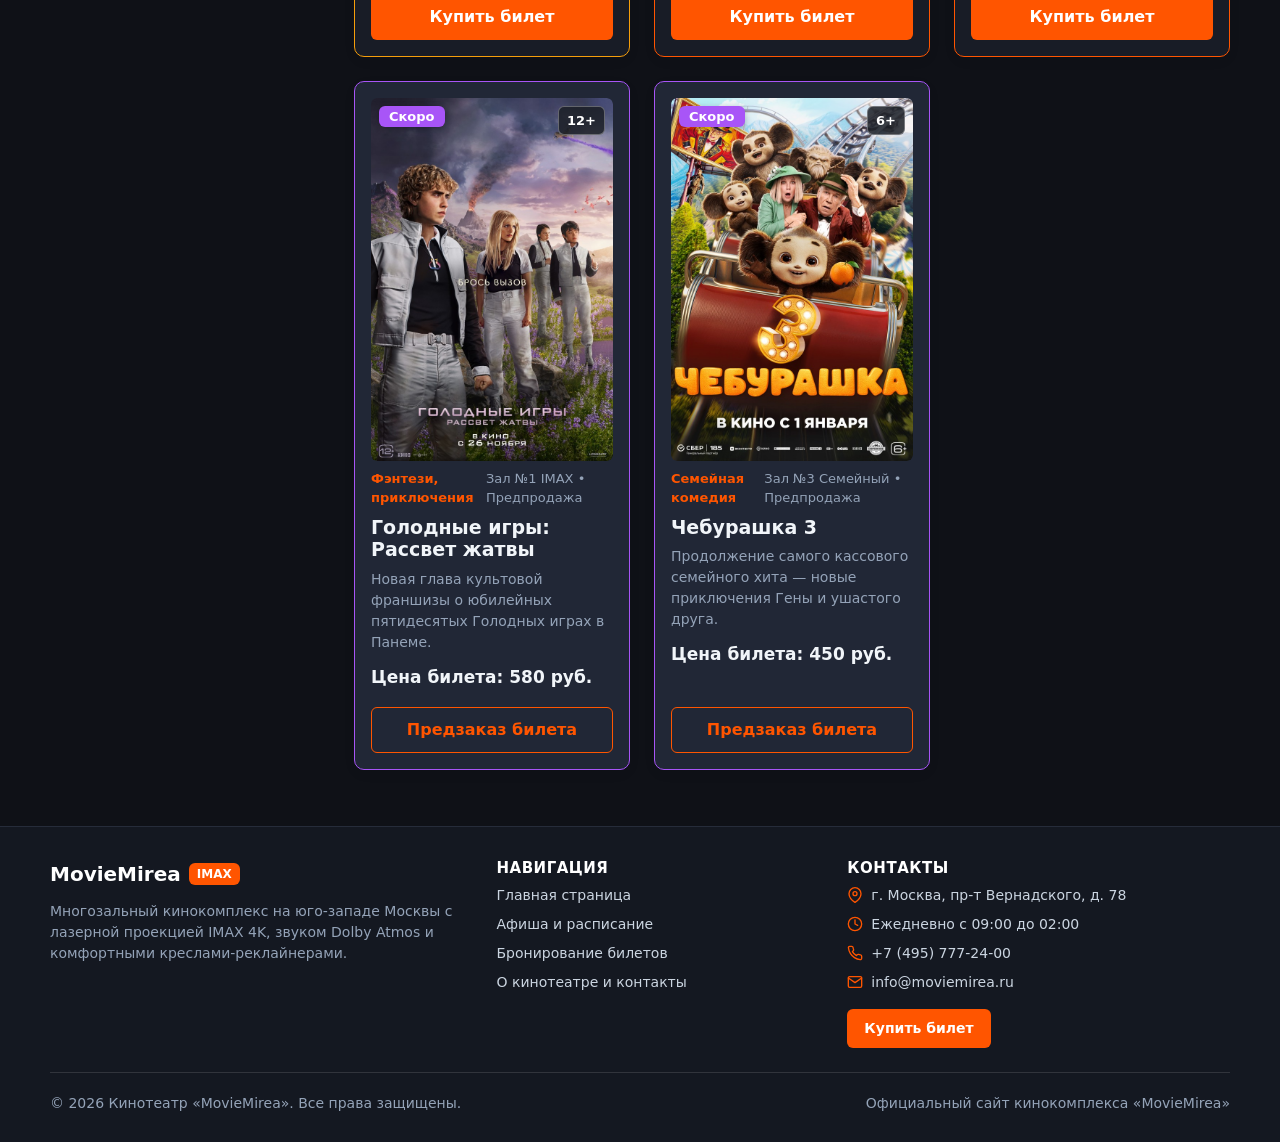
==== commit f6757538: "feat: add quick booking button to header and footer, contact icons and Yandex Map" ====
--- a/afisha.html
+++ b/afisha.html
@@ -6,8 +6,8 @@
   <meta name="description" content="Афиша кинотеатра MovieMirea — 8 реальных фильмов в прокате и скоро на экранах, фильтрация по жанру и возрастному рейтингу.">
   <title>Афиша — Кинотеатр MovieMirea</title>
   <link href="https://cdn.jsdelivr.net/npm/bootstrap@5.3.3/dist/css/bootstrap.min.css" rel="stylesheet">
-  <link rel="stylesheet" href="css/style.css?v=7">
-  <script src="js/main.js?v=7" defer></script>
+  <link rel="stylesheet" href="css/style.css?v=8">
+  <script src="js/main.js?v=8" defer></script>
 </head>
 <body class="page">
   <header class="site-header">
@@ -23,28 +23,35 @@
           <li class="site-nav__item"><a class="site-nav__link site-nav__link--active" href="afisha.html">Афиша</a></li>
           <li class="site-nav__item"><a class="site-nav__link" href="booking.html">Бронирование</a></li>
           <li class="site-nav__item"><a class="site-nav__link" href="contacts.html">Контакты</a></li>
-          <li class="site-nav__item"><a class="site-nav__link" href="index.html#advantages">Преимущества</a></li>
-          <li class="site-nav__item"><a class="site-nav__link" href="index.html#now-playing">Сейчас в кино</a></li>
         </ul>
       </nav>
 
-      <button class="theme-toggle" type="button" id="theme-toggle" aria-label="Включить светлую тему" title="Включить светлую тему">
-        <svg viewBox="0 0 24 24" aria-hidden="true">
-          <circle cx="12" cy="12" r="5"></circle>
-          <line x1="12" y1="1" x2="12" y2="3"></line>
-          <line x1="12" y1="21" x2="12" y2="23"></line>
-          <line x1="4.22" y1="4.22" x2="5.64" y2="5.64"></line>
-          <line x1="18.36" y1="18.36" x2="19.78" y2="19.78"></line>
-          <line x1="1" y1="12" x2="3" y2="12"></line>
-          <line x1="21" y1="12" x2="23" y2="12"></line>
-          <line x1="4.22" y1="19.78" x2="5.64" y2="18.36"></line>
-          <line x1="18.36" y1="5.64" x2="19.78" y2="4.22"></line>
-        </svg>
-      </button>
+      <div class="site-header__actions">
+        <button class="button button--primary site-header__buy-btn js-quick-book" type="button" data-movie="Рождение империи">
+          Купить билет
+        </button>
+
+        <button class="theme-toggle" type="button" id="theme-toggle" aria-label="Включить светлую тему" title="Включить светлую тему">
+          <svg viewBox="0 0 24 24" aria-hidden="true">
+            <circle cx="12" cy="12" r="5"></circle>
+            <line x1="12" y1="1" x2="12" y2="3"></line>
+            <line x1="12" y1="21" x2="12" y2="23"></line>
+            <line x1="4.22" y1="4.22" x2="5.64" y2="5.64"></line>
+            <line x1="18.36" y1="18.36" x2="19.78" y2="19.78"></line>
+            <line x1="1" y1="12" x2="3" y2="12"></line>
+            <line x1="21" y1="12" x2="23" y2="12"></line>
+            <line x1="4.22" y1="19.78" x2="5.64" y2="18.36"></line>
+            <line x1="18.36" y1="5.64" x2="19.78" y2="4.22"></line>
+          </svg>
+        </button>
+      </div>
     </div>
   </header>
 
   <main class="page__main">
+    <div class="success-message alert alert-success" id="success-message" role="status" hidden>
+      <strong>Бронирование успешно оформлено!</strong> Код брони отправлен по SMS на указанный номер телефона. Ждём вас в кинотеатре «MovieMirea».
+    </div>
     <nav class="breadcrumbs" aria-label="Хлебные крошки">
       <a class="breadcrumbs__link" href="index.html">Главная</a>
       <span class="breadcrumbs__current">Афиша</span>
@@ -324,23 +331,39 @@
         </nav>
 
         <div class="site-footer__col">
-          <h3 class="site-footer__title">Разделы</h3>
-          <ul class="site-footer__list">
-            <li class="site-footer__item"><a class="site-footer__link" href="index.html#now-playing">Сейчас в кино</a></li>
-            <li class="site-footer__item"><a class="site-footer__link" href="index.html#advantages">Залы и преимущества</a></li>
-            <li class="site-footer__item"><a class="site-footer__link" href="contacts.html#about">История кинотеатра</a></li>
-            <li class="site-footer__item"><a class="site-footer__link" href="contacts.html#contact-info">Схема проезда</a></li>
-          </ul>
-        </div>
-
-        <div class="site-footer__col">
           <h3 class="site-footer__title">Контакты</h3>
           <ul class="site-footer__list">
-            <li class="site-footer__item">г. Москва, пр-т Вернадского, д. 78</li>
-            <li class="site-footer__item">Ежедневно с 09:00 до 02:00</li>
-            <li class="site-footer__item"><a class="site-footer__link" href="tel:+74957772400">+7 (495) 777-24-00</a></li>
-            <li class="site-footer__item"><a class="site-footer__link" href="mailto:info@moviemirea.ru">info@moviemirea.ru</a></li>
+            <li class="site-footer__item site-footer__item--icon">
+              <svg class="site-footer__icon" viewBox="0 0 24 24" aria-hidden="true">
+                <path d="M21 10c0 7-9 13-9 13s-9-6-9-13a9 9 0 0 1 18 0z"></path>
+                <circle cx="12" cy="10" r="3"></circle>
+              </svg>
+              <span>г. Москва, пр-т Вернадского, д. 78</span>
+            </li>
+            <li class="site-footer__item site-footer__item--icon">
+              <svg class="site-footer__icon" viewBox="0 0 24 24" aria-hidden="true">
+                <circle cx="12" cy="12" r="10"></circle>
+                <polyline points="12 6 12 12 16 14"></polyline>
+              </svg>
+              <span>Ежедневно с 09:00 до 02:00</span>
+            </li>
+            <li class="site-footer__item site-footer__item--icon">
+              <svg class="site-footer__icon" viewBox="0 0 24 24" aria-hidden="true">
+                <path d="M22 16.92v3a2 2 0 0 1-2.18 2 19.79 19.79 0 0 1-8.63-3.07 19.5 19.5 0 0 1-6-6 19.79 19.79 0 0 1-3.07-8.67A2 2 0 0 1 4.11 2h3a2 2 0 0 1 2 1.72 12.84 12.84 0 0 0 .7 2.81 2 2 0 0 1-.45 2.11L8.09 9.91a16 16 0 0 0 6 6l1.27-1.27a2 2 0 0 1 2.11-.45 12.84 12.84 0 0 0 2.81.7A2 2 0 0 1 22 16.92z"></path>
+              </svg>
+              <a class="site-footer__link" href="tel:+74957772400">+7 (495) 777-24-00</a>
+            </li>
+            <li class="site-footer__item site-footer__item--icon">
+              <svg class="site-footer__icon" viewBox="0 0 24 24" aria-hidden="true">
+                <path d="M4 4h16c1.1 0 2 .9 2 2v12c0 1.1-.9 2-2 2H4c-1.1 0-2-.9-2-2V6c0-1.1.9-2 2-2z"></path>
+                <polyline points="22,6 12,13 2,6"></polyline>
+              </svg>
+              <a class="site-footer__link" href="mailto:info@moviemirea.ru">info@moviemirea.ru</a>
+            </li>
           </ul>
+          <button class="button button--primary site-footer__book-btn js-quick-book" type="button" data-movie="Рождение империи">
+            Купить билет
+          </button>
         </div>
       </div>
 
@@ -354,5 +377,110 @@
   <button class="button button--primary scroll-top" type="button" id="scroll-top" hidden aria-label="Наверх">
     Наверх &uarr;
   </button>
+
+  <dialog class="booking-dialog" id="quick-booking-dialog" aria-labelledby="quick-booking-title">
+    <div class="booking-dialog__inner">
+      <button class="booking-dialog__close" type="button" id="close-booking-dialog-cross" aria-label="Закрыть окно">&times;</button>
+      <h2 class="booking-dialog__title" id="quick-booking-title">Быстрое бронирование</h2>
+      <p class="booking-dialog__movie" id="dialog-movie-name">Вы выбрали: Рождение империи</p>
+
+      <form class="booking-form" id="quick-booking-form" action="#" method="post" novalidate>
+        <div class="booking-form__field">
+          <label class="booking-form__label" for="quick-movie">
+            Фильм <span class="booking-form__required" aria-hidden="true">*</span>
+          </label>
+          <select class="booking-form__select form-select" id="quick-movie" name="movie" required>
+            <option value="Рождение империи">Рождение империи (12+)</option>
+            <option value="Битва моторов">Битва моторов (12+)</option>
+            <option value="Барашек Шон и Чудище Лохматое">Барашек Шон и Чудище Лохматое (6+)</option>
+            <option value="Чудо-Юдо">Чудо-Юдо (6+)</option>
+            <option value="Большие гонки. Пегас III">Большие гонки. Пегас III (16+)</option>
+            <option value="Зверь">Зверь (18+)</option>
+            <option value="Голодные игры: Рассвет жатвы">Голодные игры: Рассвет жатвы (12+)</option>
+            <option value="Чебурашка 3">Чебурашка 3 (6+)</option>
+          </select>
+        </div>
+
+        <div class="row g-3">
+          <div class="col-sm-6">
+            <div class="booking-form__field">
+              <label class="booking-form__label" for="quick-session">
+                Сеанс <span class="booking-form__required" aria-hidden="true">*</span>
+              </label>
+              <select class="booking-form__select form-select" id="quick-session" name="session" required>
+                <option value="12:30">12:30 (Дневной)</option>
+                <option value="16:00">16:00 (Дневной)</option>
+                <option value="19:30" selected>19:30 (Вечерний IMAX)</option>
+                <option value="22:15">22:15 (Ночной VIP)</option>
+              </select>
+            </div>
+          </div>
+
+          <div class="col-sm-6">
+            <div class="booking-form__field">
+              <label class="booking-form__label" for="quick-tickets">
+                Количество билетов <span class="booking-form__required" aria-hidden="true">*</span>
+              </label>
+              <input
+                class="booking-form__input form-control"
+                id="quick-tickets"
+                name="tickets"
+                type="number"
+                min="1"
+                max="10"
+                value="2"
+                required
+              >
+            </div>
+          </div>
+        </div>
+
+        <div class="booking-form__field">
+          <label class="booking-form__label" for="quick-name">
+            Ваше имя <span class="booking-form__required" aria-hidden="true">*</span>
+          </label>
+          <input
+            class="booking-form__input form-control"
+            id="quick-name"
+            name="name"
+            type="text"
+            placeholder="Введите ваше имя"
+            minlength="2"
+            autocomplete="given-name"
+            required
+          >
+        </div>
+
+        <div class="booking-form__field">
+          <label class="booking-form__label" for="quick-phone">
+            Телефон для SMS с билетом <span class="booking-form__required" aria-hidden="true">*</span>
+          </label>
+          <input
+            class="booking-form__input form-control"
+            id="quick-phone"
+            name="phone"
+            type="tel"
+            inputmode="tel"
+            placeholder="+7 (900) 000-00-00"
+            required
+          >
+          <small class="booking-form__hint">Мы отправим номер брони по SMS за 30 минут до начала сеанса.</small>
+        </div>
+
+        <div class="booking-form__field booking-form__field--checkbox">
+          <label class="booking-form__label" for="quick-agreement">
+            <input class="booking-form__checkbox form-check-input mt-0" id="quick-agreement" name="agreement" type="checkbox" required checked>
+            <span>Согласен с правилами посещения кинотеатра и обработкой данных <span class="booking-form__required" aria-hidden="true">*</span></span>
+          </label>
+        </div>
+
+        <div class="booking-form__actions">
+          <button class="button button--primary" type="submit">Подтвердить бронь</button>
+          <button class="button button--secondary" type="reset">Очистить</button>
+          <button class="button button--secondary" type="button" id="close-booking-dialog">Закрыть</button>
+        </div>
+      </form>
+    </div>
+  </dialog>
 </body>
 </html>
--- a/css/style.css
+++ b/css/style.css
@@ -1040,15 +1040,29 @@
 
 .contacts-grid {
   display: grid;
-  grid-template-columns: repeat(auto-fit, minmax(260px, 1fr));
+  grid-template-columns: repeat(2, 1fr);
   gap: var(--space-lg);
 }
 
 .contact-card {
+  display: flex;
+  flex-direction: column;
   padding: var(--space-lg);
   background-color: var(--color-surface);
   border: 1px solid var(--color-border);
   border-radius: var(--radius-md);
+}
+
+.contact-card--map {
+  padding: var(--space-md);
+}
+
+.contact-map {
+  width: 100%;
+  min-height: 240px;
+  height: 100%;
+  border: 0;
+  border-radius: var(--radius-sm);
 }
 
 .contact-card__title {
@@ -1353,7 +1367,7 @@
 
 .site-footer__grid {
   display: grid;
-  grid-template-columns: 1.3fr 1fr 1fr 1.2fr;
+  grid-template-columns: 1.3fr 1fr 1.2fr;
   gap: var(--space-xl);
   padding-bottom: var(--space-lg);
   border-bottom: 1px solid rgba(255, 255, 255, 0.12);
@@ -1391,6 +1405,40 @@
 
 .site-footer__item {
   margin-bottom: 8px;
+  font-size: 14px;
+}
+
+.site-footer__item--icon {
+  display: flex;
+  align-items: center;
+  gap: 8px;
+}
+
+.site-footer__icon {
+  width: 16px;
+  height: 16px;
+  flex-shrink: 0;
+  fill: none;
+  stroke: var(--color-primary);
+  stroke-width: 2;
+  stroke-linecap: round;
+  stroke-linejoin: round;
+}
+
+.site-footer__book-btn {
+  margin-top: var(--space-sm);
+  padding: 8px 16px;
+  font-size: 14px;
+}
+
+.site-header__actions {
+  display: flex;
+  align-items: center;
+  gap: var(--space-sm);
+}
+
+.site-header__buy-btn {
+  padding: 8px 16px;
   font-size: 14px;
 }
 
@@ -1438,6 +1486,7 @@
   .about-cinema,
   .booking-layout,
   .advantages-grid,
+  .contacts-grid,
   .hero,
   .site-footer__grid {
     grid-template-columns: 1fr;
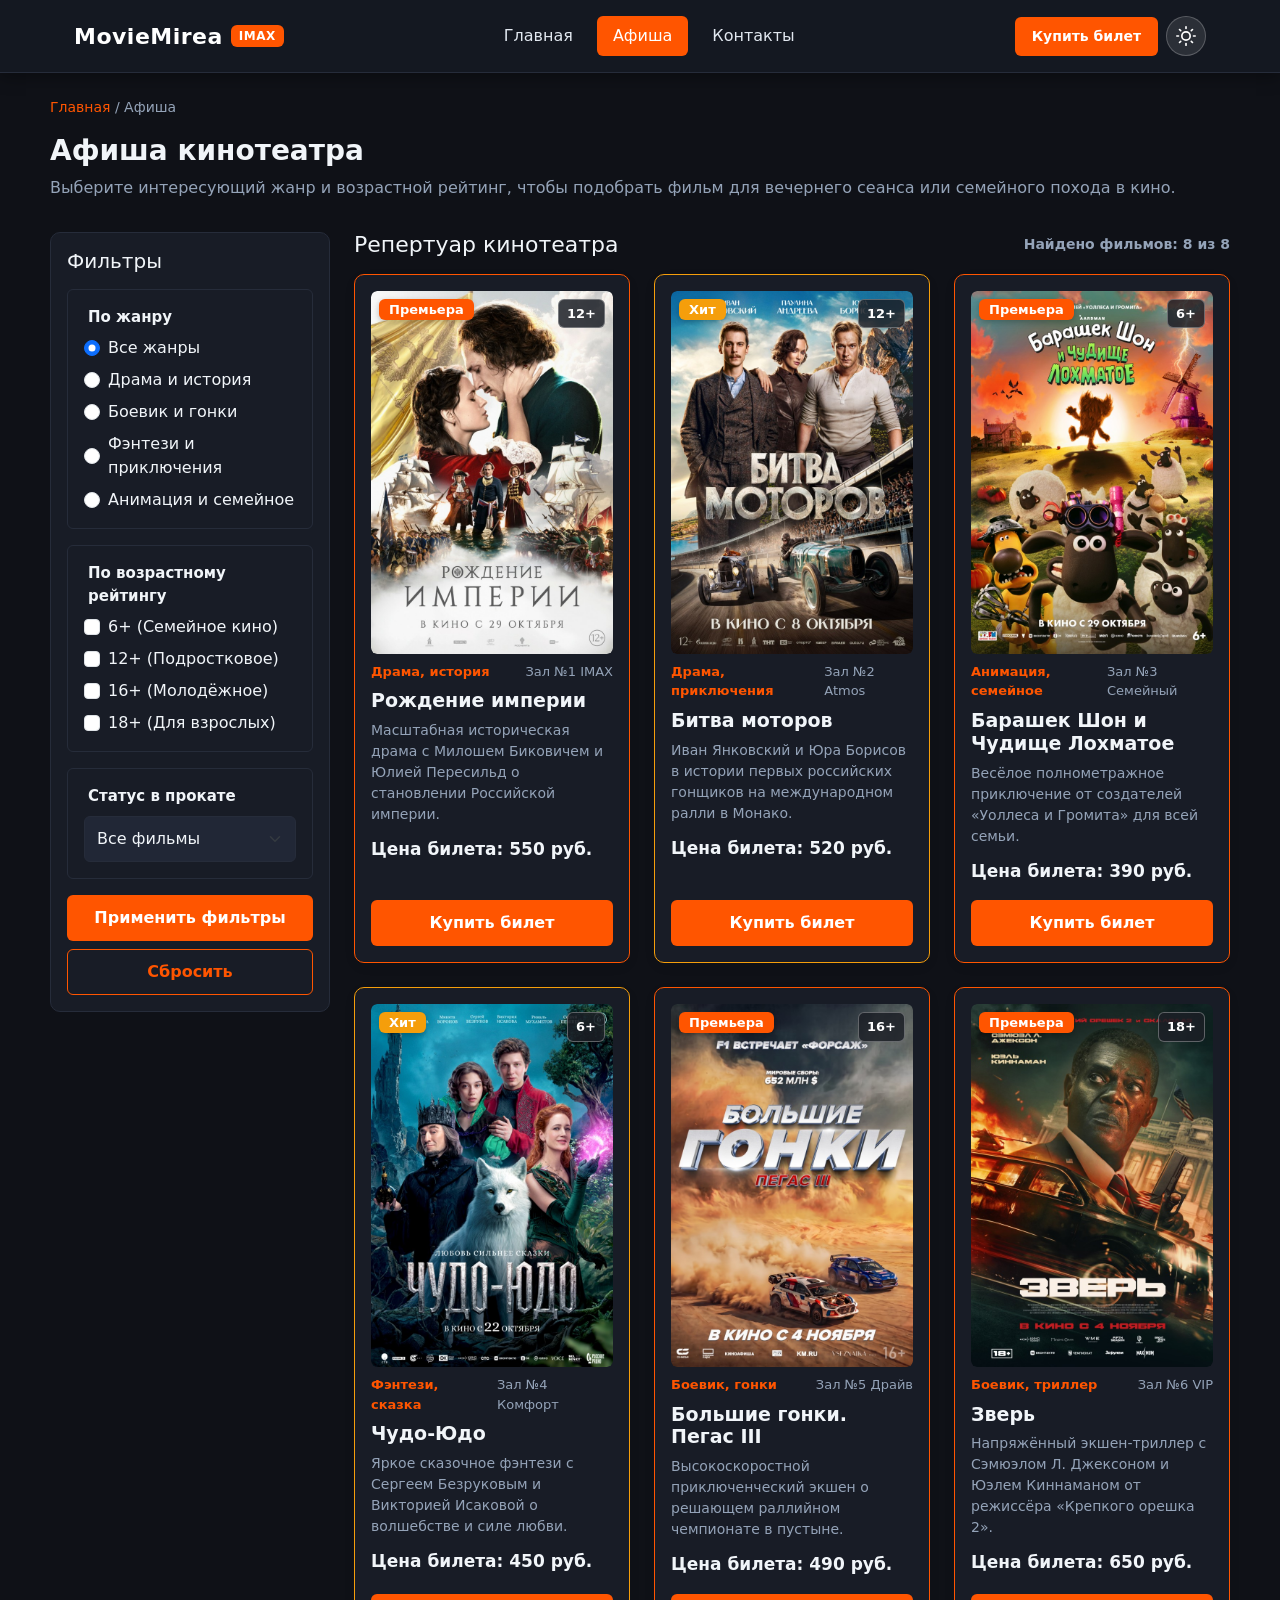
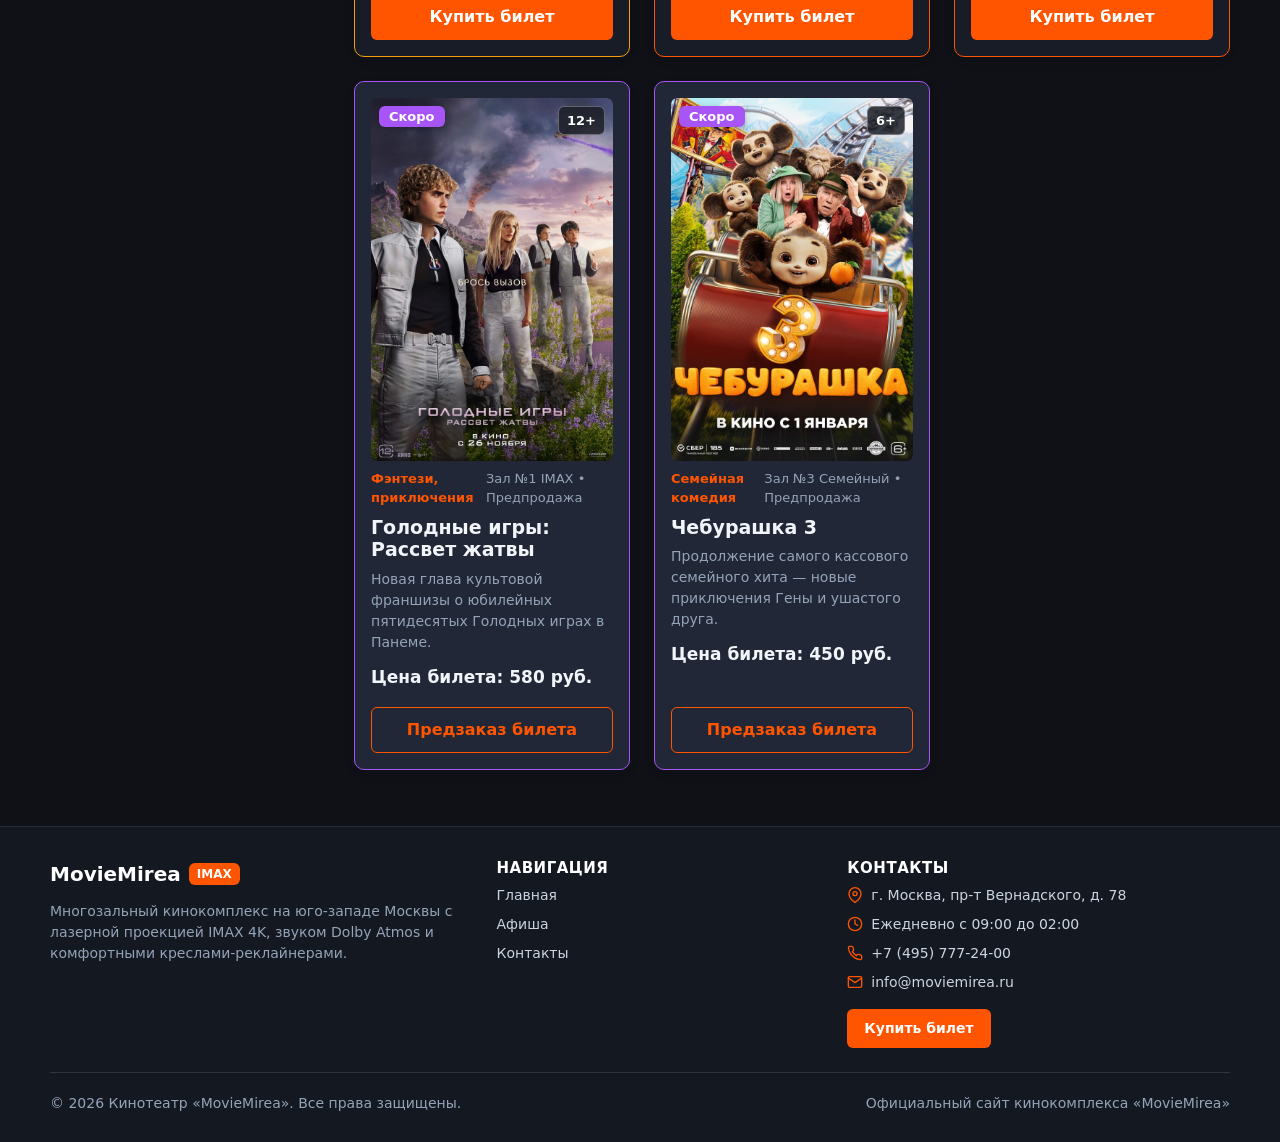
==== commit 72fd831a: "fix: simplify header and footer navigation and remove arrow from scroll-top button" ====
--- a/afisha.html
+++ b/afisha.html
@@ -21,7 +21,6 @@
         <ul class="site-nav__list">
           <li class="site-nav__item"><a class="site-nav__link" href="index.html">Главная</a></li>
           <li class="site-nav__item"><a class="site-nav__link site-nav__link--active" href="afisha.html">Афиша</a></li>
-          <li class="site-nav__item"><a class="site-nav__link" href="booking.html">Бронирование</a></li>
           <li class="site-nav__item"><a class="site-nav__link" href="contacts.html">Контакты</a></li>
         </ul>
       </nav>
@@ -323,10 +322,9 @@
         <nav class="site-footer__col" aria-label="Навигация в подвале">
           <h3 class="site-footer__title">Навигация</h3>
           <ul class="site-footer__list">
-            <li class="site-footer__item"><a class="site-footer__link" href="index.html">Главная страница</a></li>
-            <li class="site-footer__item"><a class="site-footer__link" href="afisha.html">Афиша и расписание</a></li>
-            <li class="site-footer__item"><a class="site-footer__link" href="booking.html">Бронирование билетов</a></li>
-            <li class="site-footer__item"><a class="site-footer__link" href="contacts.html">О кинотеатре и контакты</a></li>
+            <li class="site-footer__item"><a class="site-footer__link" href="index.html">Главная</a></li>
+            <li class="site-footer__item"><a class="site-footer__link" href="afisha.html">Афиша</a></li>
+            <li class="site-footer__item"><a class="site-footer__link" href="contacts.html">Контакты</a></li>
           </ul>
         </nav>
 
@@ -375,7 +373,7 @@
   </footer>
 
   <button class="button button--primary scroll-top" type="button" id="scroll-top" hidden aria-label="Наверх">
-    Наверх &uarr;
+    Наверх
   </button>
 
   <dialog class="booking-dialog" id="quick-booking-dialog" aria-labelledby="quick-booking-title">
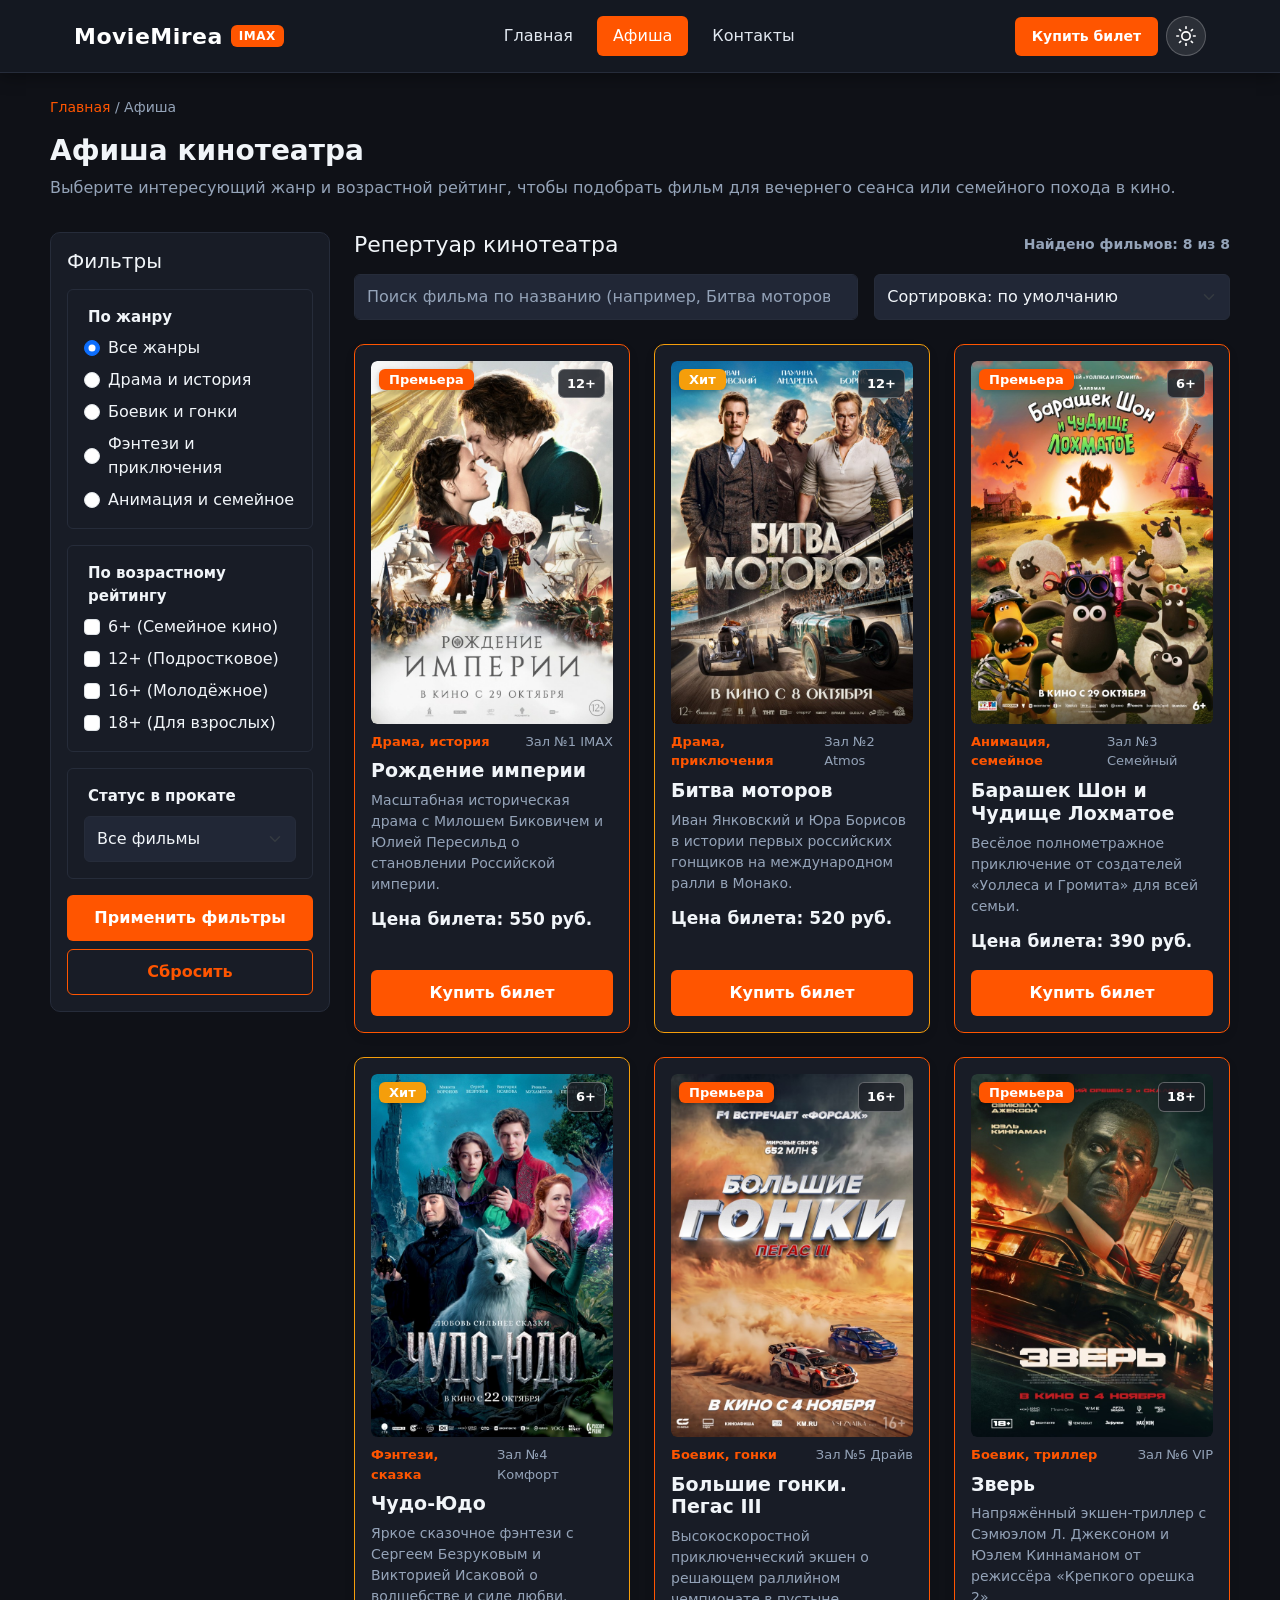
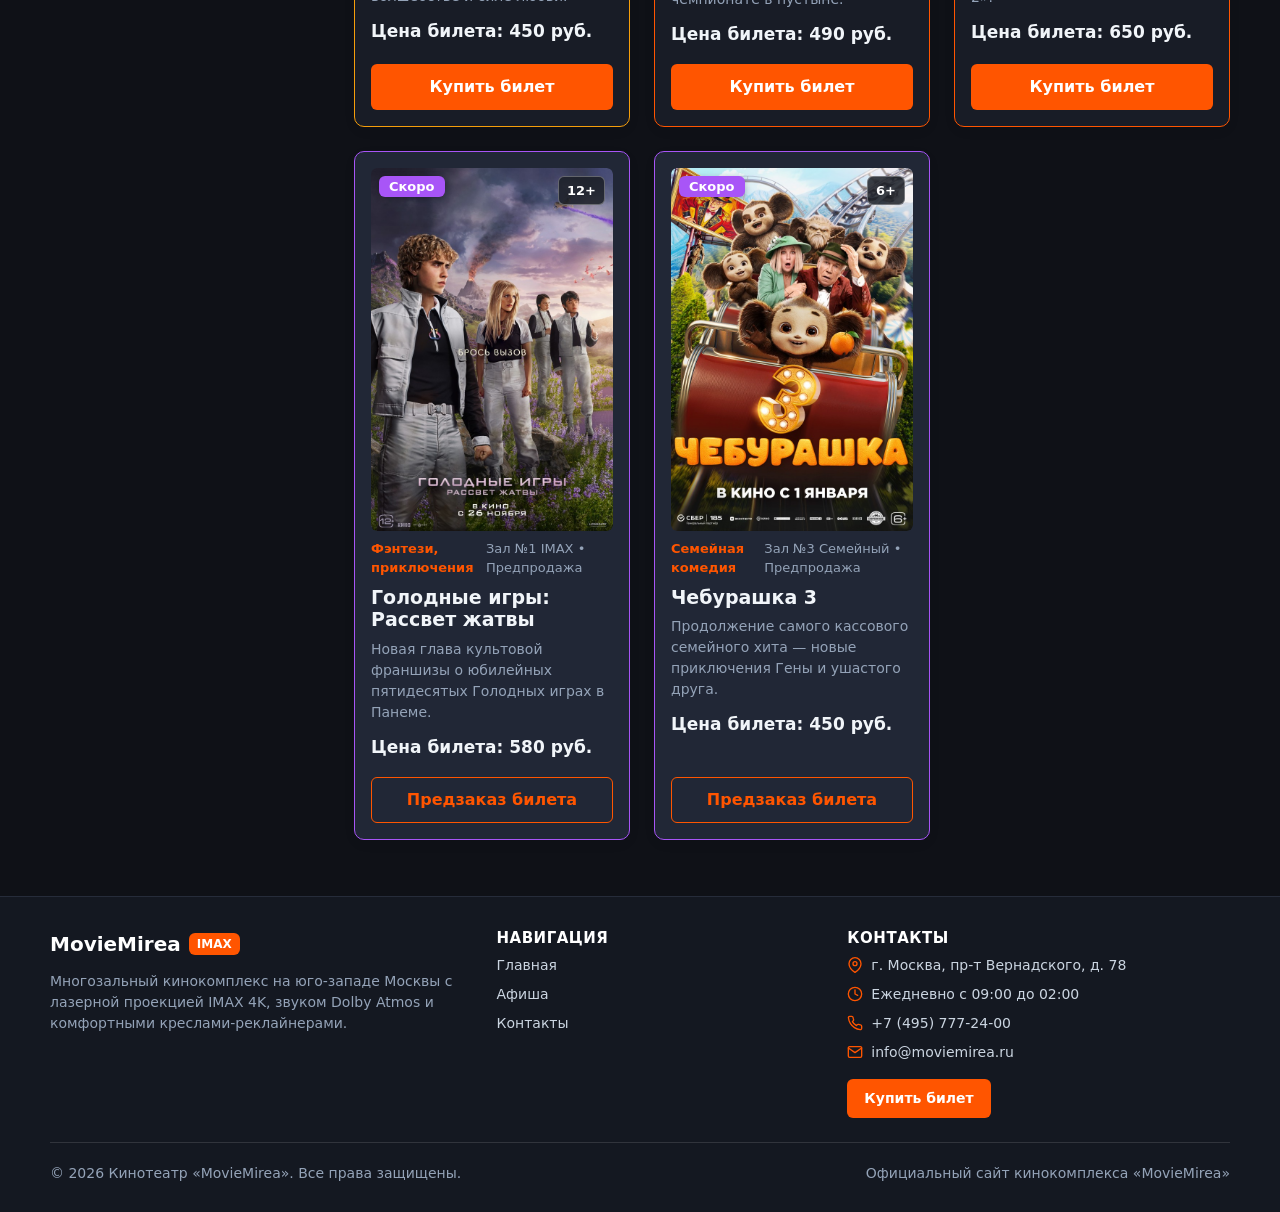
==== commit f971bbc3: "feat: add 5 extra features (FAQ, reviews, price table, live search/sort, cinema bar snacks)" ====
--- a/afisha.html
+++ b/afisha.html
@@ -6,8 +6,8 @@
   <meta name="description" content="Афиша кинотеатра MovieMirea — 8 реальных фильмов в прокате и скоро на экранах, фильтрация по жанру и возрастному рейтингу.">
   <title>Афиша — Кинотеатр MovieMirea</title>
   <link href="https://cdn.jsdelivr.net/npm/bootstrap@5.3.3/dist/css/bootstrap.min.css" rel="stylesheet">
-  <link rel="stylesheet" href="css/style.css?v=8">
-  <script src="js/main.js?v=8" defer></script>
+  <link rel="stylesheet" href="css/style.css?v=9">
+  <script src="js/main.js?v=9" defer></script>
 </head>
 <body class="page">
   <header class="site-header">
@@ -145,13 +145,35 @@
           <p class="afisha-movies__count" id="afisha-movies-count">Найдено фильмов: 8 из 8</p>
         </div>
 
+        <div class="afisha-toolbar row g-3 mb-4">
+          <div class="col-md-7">
+            <label class="visually-hidden" for="afisha-search">Поиск фильма по названию</label>
+            <input
+              class="booking-form__input form-control"
+              id="afisha-search"
+              type="search"
+              placeholder="Поиск фильма по названию (например, Битва моторов)..."
+              autocomplete="off"
+            >
+          </div>
+          <div class="col-md-5">
+            <label class="visually-hidden" for="afisha-sort">Сортировка фильмов</label>
+            <select class="booking-form__select form-select" id="afisha-sort">
+              <option value="default">Сортировка: по умолчанию</option>
+              <option value="price-asc">По цене: сначала дешевле</option>
+              <option value="price-desc">По цене: сначала дороже</option>
+              <option value="title-asc">По названию: А — Я</option>
+            </select>
+          </div>
+        </div>
+
         <div class="alert alert-warning" id="afisha-empty-message" hidden>
-          По выбранным параметрам фильмы не найдены. Попробуйте сбросить часть фильтров.
-        </div>
-
-        <div class="movies-grid">
+          По выбранным параметрам фильмы не найдены. Попробуйте изменить запрос или сбросить фильтры.
+        </div>
+
+        <div class="movies-grid" id="afisha-movies-grid">
           <!-- Фильм 1 -->
-          <article class="movie-card movie-card--premiere js-afisha-card" data-genre="drama" data-age="12+" data-badge="Премьера">
+          <article class="movie-card movie-card--premiere js-afisha-card" data-genre="drama" data-age="12+" data-badge="Премьера" data-price="550" data-title="Рождение империи">
             <div class="movie-card__poster-wrap">
               <img class="movie-card__image" src="images/movie-1.jpg" alt="Постер фильма Рождение империи" width="680" height="1000" loading="lazy">
               <span class="movie-card__badge movie-card__badge--premiere badge">Премьера</span>
@@ -170,7 +192,7 @@
           </article>
 
           <!-- Фильм 2 -->
-          <article class="movie-card movie-card--hit js-afisha-card" data-genre="drama" data-age="12+" data-badge="Хит">
+          <article class="movie-card movie-card--hit js-afisha-card" data-genre="drama" data-age="12+" data-badge="Хит" data-price="520" data-title="Битва моторов">
             <div class="movie-card__poster-wrap">
               <img class="movie-card__image" src="images/movie-2.jpg" alt="Постер фильма Битва моторов" width="680" height="1000" loading="lazy">
               <span class="movie-card__badge movie-card__badge--hit badge">Хит</span>
@@ -189,7 +211,7 @@
           </article>
 
           <!-- Фильм 3 -->
-          <article class="movie-card movie-card--premiere js-afisha-card" data-genre="animation" data-age="6+" data-badge="Премьера">
+          <article class="movie-card movie-card--premiere js-afisha-card" data-genre="animation" data-age="6+" data-badge="Премьера" data-price="390" data-title="Барашек Шон и Чудище Лохматое">
             <div class="movie-card__poster-wrap">
               <img class="movie-card__image" src="images/movie-3.jpg" alt="Постер мультфильма Барашек Шон и Чудище Лохматое" width="680" height="1000" loading="lazy">
               <span class="movie-card__badge movie-card__badge--premiere badge">Премьера</span>
@@ -208,7 +230,7 @@
           </article>
 
           <!-- Фильм 4 -->
-          <article class="movie-card movie-card--hit js-afisha-card" data-genre="fantasy" data-age="6+" data-badge="Хит">
+          <article class="movie-card movie-card--hit js-afisha-card" data-genre="fantasy" data-age="6+" data-badge="Хит" data-price="450" data-title="Чудо-Юдо">
             <div class="movie-card__poster-wrap">
               <img class="movie-card__image" src="images/movie-5.jpg" alt="Постер фильма Чудо-Юдо" width="680" height="1000" loading="lazy">
               <span class="movie-card__badge movie-card__badge--hit badge">Хит</span>
@@ -227,7 +249,7 @@
           </article>
 
           <!-- Фильм 5 -->
-          <article class="movie-card movie-card--premiere js-afisha-card" data-genre="action" data-age="16+" data-badge="Премьера">
+          <article class="movie-card movie-card--premiere js-afisha-card" data-genre="action" data-age="16+" data-badge="Премьера" data-price="490" data-title="Большие гонки. Пегас III">
             <div class="movie-card__poster-wrap">
               <img class="movie-card__image" src="images/movie-6.jpg" alt="Постер фильма Большие гонки. Пегас III" width="680" height="1000" loading="lazy">
               <span class="movie-card__badge movie-card__badge--premiere badge">Премьера</span>
@@ -246,7 +268,7 @@
           </article>
 
           <!-- Фильм 6 -->
-          <article class="movie-card movie-card--premiere js-afisha-card" data-genre="action" data-age="18+" data-badge="Премьера">
+          <article class="movie-card movie-card--premiere js-afisha-card" data-genre="action" data-age="18+" data-badge="Премьера" data-price="650" data-title="Зверь">
             <div class="movie-card__poster-wrap">
               <img class="movie-card__image" src="images/movie-7.jpg" alt="Постер фильма Зверь" width="680" height="1000" loading="lazy">
               <span class="movie-card__badge movie-card__badge--premiere badge">Премьера</span>
@@ -265,7 +287,7 @@
           </article>
 
           <!-- Фильм 7 -->
-          <article class="movie-card movie-card--soon js-afisha-card" data-genre="fantasy" data-age="12+" data-badge="Скоро">
+          <article class="movie-card movie-card--soon js-afisha-card" data-genre="fantasy" data-age="12+" data-badge="Скоро" data-price="580" data-title="Голодные игры: Рассвет жатвы">
             <div class="movie-card__poster-wrap">
               <img class="movie-card__image" src="images/movie-4.jpg" alt="Постер фильма Голодные игры: Рассвет жатвы" width="680" height="1000" loading="lazy">
               <span class="movie-card__badge movie-card__badge--soon badge">Скоро</span>
@@ -284,7 +306,7 @@
           </article>
 
           <!-- Фильм 8 -->
-          <article class="movie-card movie-card--soon js-afisha-card" data-genre="animation" data-age="6+" data-badge="Скоро">
+          <article class="movie-card movie-card--soon js-afisha-card" data-genre="animation" data-age="6+" data-badge="Скоро" data-price="450" data-title="Чебурашка 3">
             <div class="movie-card__poster-wrap">
               <img class="movie-card__image" src="images/movie-8.jpg" alt="Постер фильма Чебурашка 3" width="680" height="1000" loading="lazy">
               <span class="movie-card__badge movie-card__badge--soon badge">Скоро</span>
--- a/css/style.css
+++ b/css/style.css
@@ -1286,8 +1286,104 @@
 }
 
 /* ===============================
-   14. Таблица цен на билеты
+   14. Таблица цен, отзывы и конструктор кинобара
    =============================== */
+
+.reviews__list {
+  display: grid;
+  grid-template-columns: repeat(3, 1fr);
+  gap: var(--space-lg);
+}
+
+.review-card {
+  display: flex;
+  flex-direction: column;
+  padding: var(--space-lg);
+  background-color: var(--color-surface);
+  border: 1px solid var(--color-border);
+  border-left: 4px solid var(--color-primary);
+  border-radius: var(--radius-md);
+}
+
+.review-card__top {
+  display: flex;
+  justify-content: space-between;
+  align-items: center;
+  gap: var(--space-sm);
+  margin-bottom: 4px;
+}
+
+.review-card__author {
+  font-size: 16px;
+  font-weight: 700;
+  color: var(--color-text);
+}
+
+.review-card__rating {
+  font-size: 14px;
+  font-weight: 700;
+  color: var(--color-warning);
+}
+
+.review-card__meta {
+  margin: 0 0 var(--space-sm);
+  font-size: 13px;
+  color: var(--color-muted);
+}
+
+.review-card__text {
+  margin: 0;
+  font-size: 14px;
+  color: var(--color-text);
+}
+
+.snacks-list {
+  display: flex;
+  flex-direction: column;
+  gap: var(--space-sm);
+}
+
+.snack-option {
+  display: flex;
+  justify-content: space-between;
+  align-items: center;
+  gap: var(--space-md);
+  padding: 10px 14px;
+  background-color: var(--color-surface-alt);
+  border: 1px solid var(--color-border);
+  border-radius: var(--radius-sm);
+  cursor: pointer;
+  transition: border-color 0.2s ease, background-color 0.2s ease;
+}
+
+.snack-option:hover {
+  border-color: var(--color-primary);
+}
+
+.snack-option__left {
+  display: flex;
+  align-items: center;
+  gap: 12px;
+}
+
+.snack-option__title {
+  display: block;
+  font-size: 15px;
+  color: var(--color-text);
+}
+
+.snack-option__desc {
+  display: block;
+  font-size: 12px;
+  color: var(--color-muted);
+}
+
+.snack-option__price {
+  flex-shrink: 0;
+  font-size: 14px;
+  font-weight: 700;
+  color: var(--color-primary);
+}
 
 .table-wrapper {
   overflow-x: auto;
@@ -1301,6 +1397,7 @@
   width: 100%;
   min-width: 580px;
   border-collapse: collapse;
+  color: var(--color-text);
 }
 
 .price-table__caption {
@@ -1315,6 +1412,7 @@
   padding: 12px 16px;
   border: 1px solid var(--color-border);
   text-align: left;
+  color: var(--color-text);
 }
 
 .price-table__cell--head {
@@ -1323,7 +1421,7 @@
 }
 
 .price-table tbody tr:nth-child(even) {
-  background-color: #fafbfe;
+  background-color: rgba(255, 255, 255, 0.02);
 }
 
 .price-table tbody tr:hover {
@@ -1486,6 +1584,7 @@
   .about-cinema,
   .booking-layout,
   .advantages-grid,
+  .reviews__list,
   .contacts-grid,
   .hero,
   .site-footer__grid {
